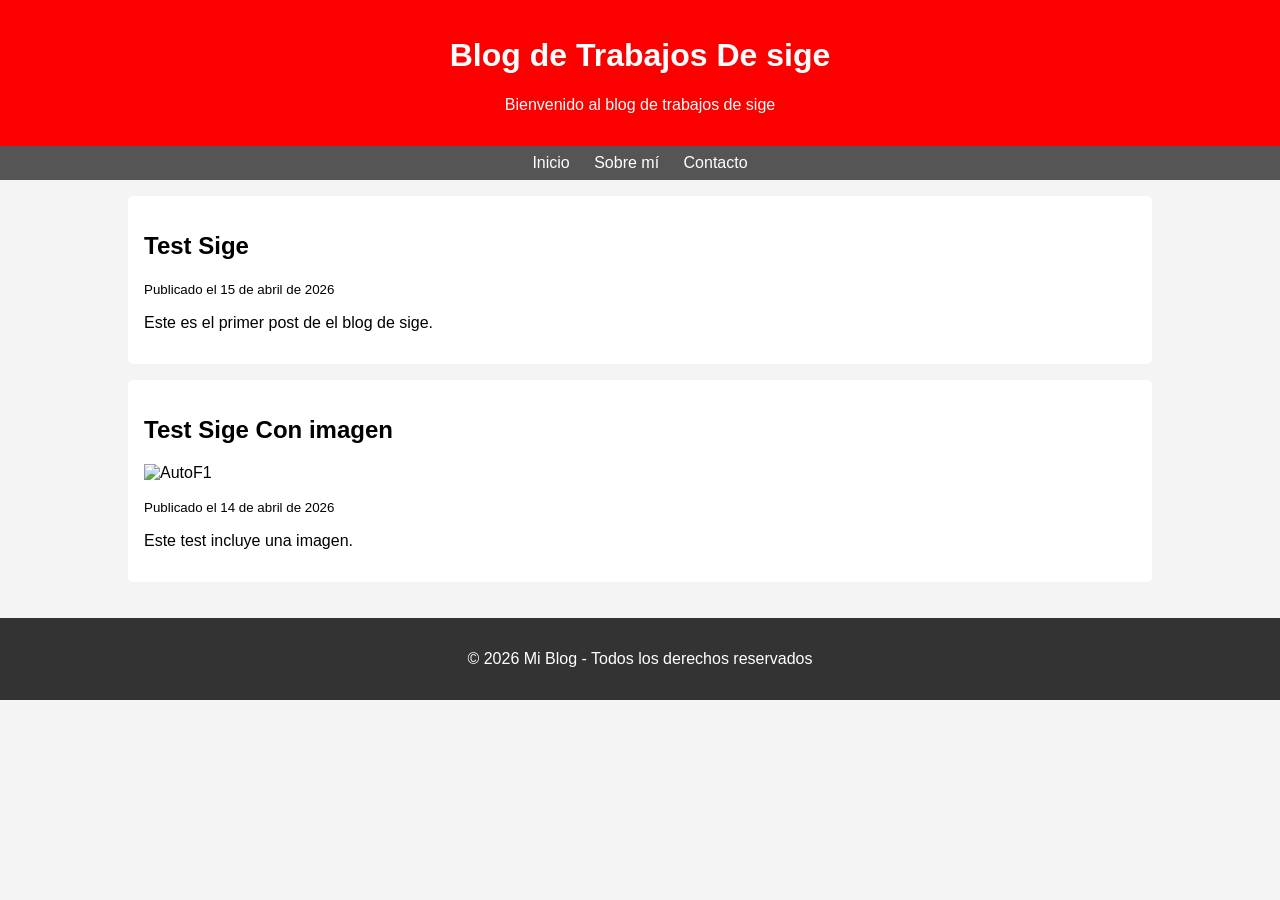
==== blog.html @ 27f0ceff "Se Agrega Blogs De Sige" ====
<!DOCTYPE html>
<html lang="es">
<head>
    <meta charset="UTF-8">
    <meta name="viewport" content="width=device-width, initial-scale=1.0">
    <title>Blog de Trabajos De sigue</title>
    <style>
        body {
            font-family: Arial, sans-serif;
            margin: 0;
            background-color: #f4f4f4;
        }
        header {
            background: #fc0000;
            color: white;
            padding: 1rem;
            text-align: center;
        }
        nav {
            background: #555;
            padding: 0.5rem;
            text-align: center;
        }
        nav a {
            color: white;
            margin: 0 10px;
            text-decoration: none;
        }
        .container {
            width: 80%;
            margin: auto;
            overflow: hidden;
        }
        article {
            background: white;
            padding: 1rem;
            margin: 1rem 0;
            border-radius: 5px;
        }
        footer {
            text-align: center;
            padding: 1rem;
            background: #333;
            color: white;
            margin-top: 20px;
        }
    </style>
</head>
<body>

<header>
    <h1>Blog de Trabajos De sige</h1>
    <p>Bienvenido al blog de trabajos de sige</p>
</header>

<nav>
    <a href="#">Inicio</a>
    <a href="#">Sobre mí</a>
    <a href="#">Contacto</a>
</nav>

<div class="container">

    <article>
        <h2>Test Sige</h2>
        <p><small>Publicado el 15 de abril de 2026</small></p>
        <p>Este es el primer post de el blog de sige.</p>
    </article>

    <article>
        <h2>Test Sige Con imagen</h2>
        <img src="https://histoporte.com/wp-content/uploads/2024/10/AUTO-F1-1024x576.webp" alt="AutoF1" style="width:100%; height:auto;">
        <p><small>Publicado el 14 de abril de 2026</small></p>
        <p>Este test incluye una imagen.</p>
    </article>

</div>

<footer>
    <p>© 2026 Mi Blog - Todos los derechos reservados</p>
</footer>

</body>
</html>
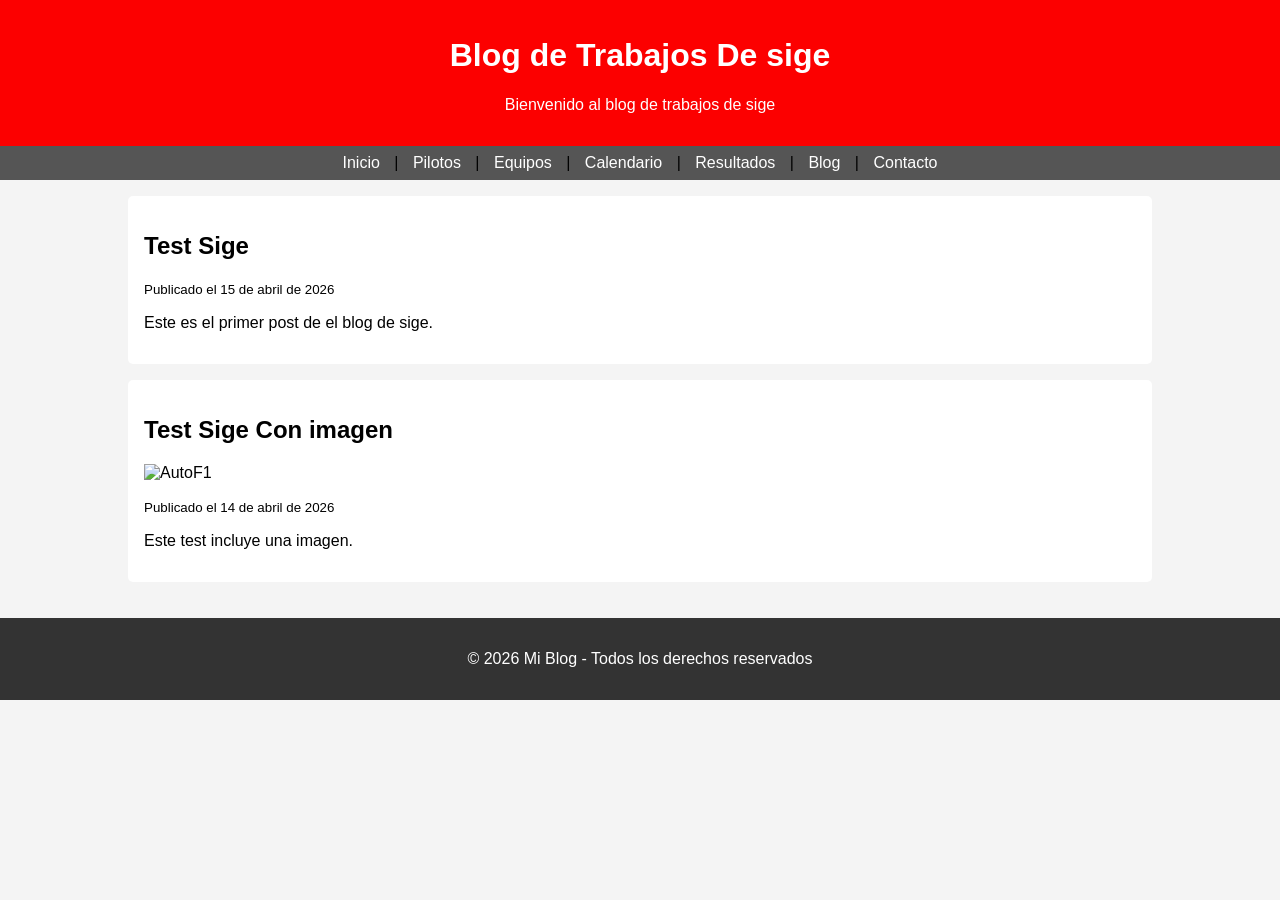
==== commit 0048ea92: "Barra de navegación añadida en cada página, rutas de blog y contacto añadidas." ====
--- a/blog.html
+++ b/blog.html
@@ -52,13 +52,15 @@
     <h1>Blog de Trabajos De sige</h1>
     <p>Bienvenido al blog de trabajos de sige</p>
 </header>
-
 <nav>
-    <a href="#">Inicio</a>
-    <a href="#">Sobre mí</a>
-    <a href="#">Contacto</a>
+    <a href="index.html">Inicio</a> |
+    <a href="#">Pilotos</a> |
+    <a href="#">Equipos</a> |
+    <a href="#">Calendario</a> |
+    <a href="#">Resultados</a> |
+    <a href="blog.html">Blog</a> |
+    <a href="contacto.html">Contacto</a>
 </nav>
-
 <div class="container">
 
     <article>
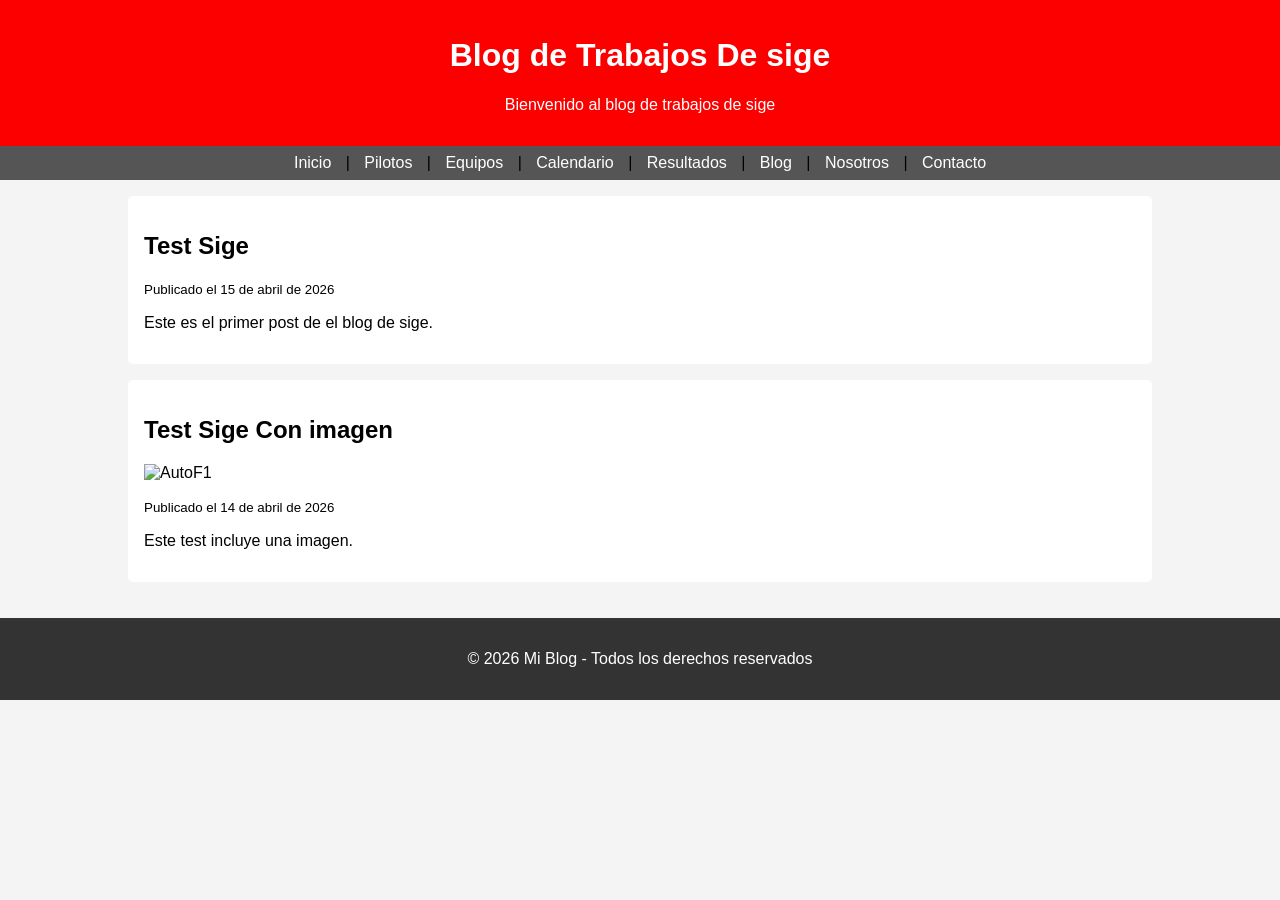
==== commit 26b0f662: "Nav con referencia del apartado de nosotros" ====
--- a/blog.html
+++ b/blog.html
@@ -59,6 +59,7 @@
     <a href="#">Calendario</a> |
     <a href="#">Resultados</a> |
     <a href="blog.html">Blog</a> |
+    <a href="nosotros.html">Nosotros</a> |
     <a href="contacto.html">Contacto</a>
 </nav>
 <div class="container">
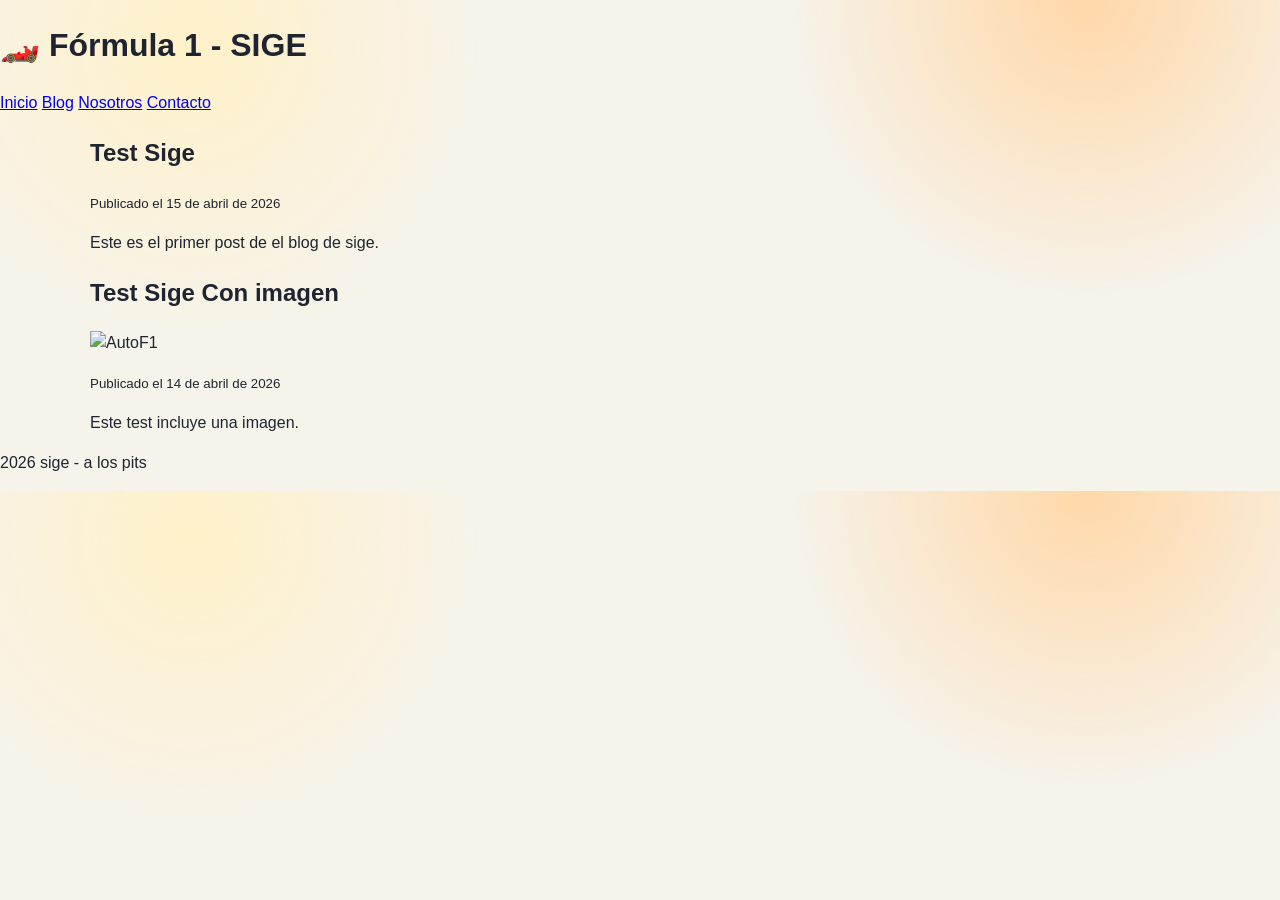
==== commit cbcf694c: "cambios de h1 y footer" ====
--- a/blog.html
+++ b/blog.html
@@ -4,65 +4,23 @@
     <meta charset="UTF-8">
     <meta name="viewport" content="width=device-width, initial-scale=1.0">
     <title>Blog de Trabajos De sigue</title>
-    <style>
-        body {
-            font-family: Arial, sans-serif;
-            margin: 0;
-            background-color: #f4f4f4;
-        }
-        header {
-            background: #fc0000;
-            color: white;
-            padding: 1rem;
-            text-align: center;
-        }
-        nav {
-            background: #555;
-            padding: 0.5rem;
-            text-align: center;
-        }
-        nav a {
-            color: white;
-            margin: 0 10px;
-            text-decoration: none;
-        }
-        .container {
-            width: 80%;
-            margin: auto;
-            overflow: hidden;
-        }
-        article {
-            background: white;
-            padding: 1rem;
-            margin: 1rem 0;
-            border-radius: 5px;
-        }
-        footer {
-            text-align: center;
-            padding: 1rem;
-            background: #333;
-            color: white;
-            margin-top: 20px;
-        }
-    </style>
+    <link rel="stylesheet" href="css/styles.css">
+    <script src="js/index.js" defer></script>
 </head>
 <body>
 
 <header>
-    <h1>Blog de Trabajos De sige</h1>
-    <p>Bienvenido al blog de trabajos de sige</p>
+    <div class="header-top">
+        <h1>🏎️ Fórmula 1 - SIGE</h1>
+    </div>
+    <nav>
+        <a href="index.html">Inicio</a>
+        <a href="blog.html">Blog</a>
+        <a href="nosotros.html">Nosotros</a>
+        <a href="contacto.html">Contacto</a>
+    </nav>
 </header>
-<nav>
-    <a href="index.html">Inicio</a> |
-    <a href="#">Pilotos</a> |
-    <a href="#">Equipos</a> |
-    <a href="#">Calendario</a> |
-    <a href="#">Resultados</a> |
-    <a href="blog.html">Blog</a> |
-    <a href="nosotros.html">Nosotros</a> |
-    <a href="contacto.html">Contacto</a>
-</nav>
-<div class="container">
+<main class="container">
 
     <article>
         <h2>Test Sige</h2>
@@ -77,10 +35,10 @@
         <p>Este test incluye una imagen.</p>
     </article>
 
-</div>
+</main>
 
 <footer>
-    <p>© 2026 Mi Blog - Todos los derechos reservados</p>
+    <p>2026 sige - a los pits</p>
 </footer>
 
 </body>
--- a/css/styles.css
+++ b/css/styles.css
@@ -0,0 +1,156 @@
+:root {
+	--bg: #f6f3ea;
+	--surface: #fffaf0;
+	--text: #1f2430;
+	--muted: #5b6270;
+	--accent: #b22222;
+	--accent-dark: #7f1313;
+	--line: #e8ddc7;
+}
+
+* {
+	box-sizing: border-box;
+}
+
+body {
+	margin: 0;
+	font-family: "Segoe UI", Tahoma, Geneva, Verdana, sans-serif;
+	color: var(--text);
+	background:
+		radial-gradient(circle at 15% 10%, #fff1c9 0, transparent 25%),
+		radial-gradient(circle at 85% 0, #ffd8a8 0, transparent 25%),
+		var(--bg);
+	line-height: 1.5;
+}
+
+.container {
+	width: min(1100px, 92%);
+	margin: 0 auto;
+}
+
+.site-header {
+	padding: 1.25rem 0 3rem;
+}
+
+.nav {
+	display: flex;
+	justify-content: space-between;
+	align-items: center;
+	gap: 1rem;
+	flex-wrap: wrap;
+}
+
+.logo {
+	margin: 0;
+	letter-spacing: 0.05em;
+}
+
+.menu {
+	list-style: none;
+	display: flex;
+	gap: 1rem;
+	padding: 0;
+	margin: 0;
+	flex-wrap: wrap;
+}
+
+.menu a {
+	text-decoration: none;
+	color: var(--text);
+	font-weight: 600;
+}
+
+.menu a:hover {
+	color: var(--accent);
+}
+
+.hero {
+	background: linear-gradient(120deg, #fffbe8, #ffe9ce);
+	border: 1px solid var(--line);
+	border-radius: 16px;
+	padding: 2.2rem;
+	margin-top: 1.5rem;
+}
+
+.eyebrow {
+	text-transform: uppercase;
+	letter-spacing: 0.08em;
+	color: var(--muted);
+	font-size: 0.8rem;
+	margin-bottom: 0.5rem;
+}
+
+.hero h2 {
+	margin-top: 0;
+	font-size: clamp(1.8rem, 4vw, 2.6rem);
+}
+
+.btn {
+	display: inline-block;
+	margin-top: 0.8rem;
+	background: var(--accent);
+	color: #fff;
+	text-decoration: none;
+	padding: 0.75rem 1.1rem;
+	border-radius: 10px;
+	font-weight: 600;
+}
+
+.btn:hover {
+	background: var(--accent-dark);
+}
+
+.section {
+	background: var(--surface);
+	border: 1px solid var(--line);
+	border-radius: 14px;
+	padding: 1.4rem;
+	margin-bottom: 1rem;
+}
+
+.section h3 {
+	margin-top: 0;
+}
+
+.contacto form {
+	margin-top: 1rem;
+	display: grid;
+	gap: 0.45rem;
+}
+
+.contacto input,
+.contacto textarea {
+	width: 100%;
+	padding: 0.65rem 0.7rem;
+	border-radius: 10px;
+	border: 1px solid #cfc6b1;
+	font: inherit;
+}
+
+.contacto textarea {
+	min-height: 120px;
+	resize: vertical;
+}
+
+.contacto button {
+	width: fit-content;
+	border: 0;
+	border-radius: 10px;
+	background: var(--accent);
+	color: #fff;
+	font-weight: 600;
+	padding: 0.7rem 1rem;
+	cursor: pointer;
+}
+
+.footer {
+	text-align: center;
+	padding: 1.5rem 1rem 2rem;
+	color: var(--muted);
+}
+
+@media (max-width: 700px) {
+	.hero {
+		padding: 1.4rem;
+	}
+}
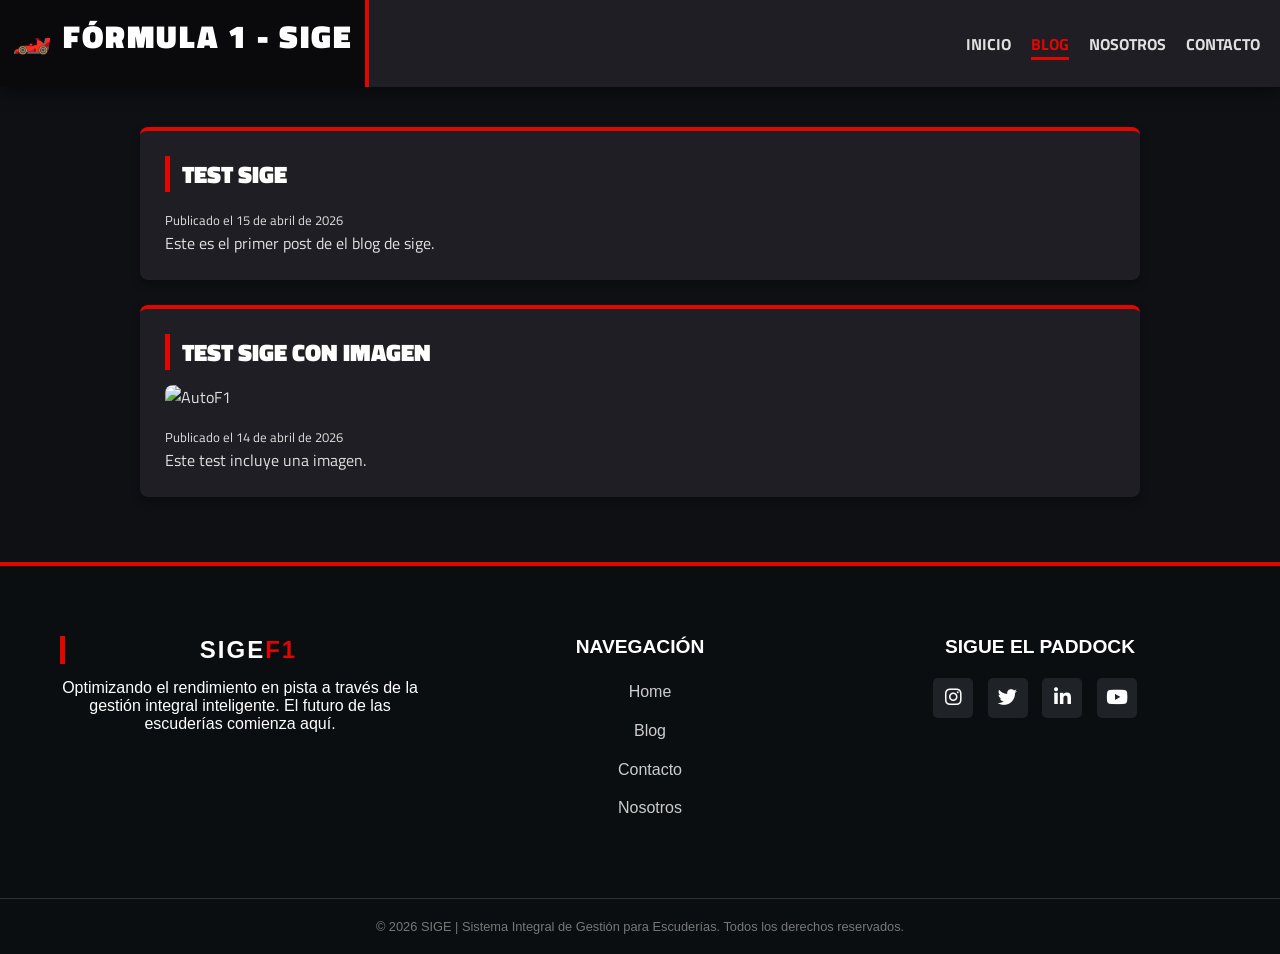
==== commit d752ef8d: "Footer modernizado añadido a cada página." ====
--- a/blog.html
+++ b/blog.html
@@ -5,6 +5,7 @@
     <meta name="viewport" content="width=device-width, initial-scale=1.0">
     <title>Blog de Trabajos De sigue</title>
     <link rel="stylesheet" href="css/styles.css">
+    <link rel="stylesheet" href="https://cdnjs.cloudflare.com/ajax/libs/font-awesome/6.5.1/css/all.min.css">
     <script src="js/index.js" defer></script>
 </head>
 <body>
@@ -37,9 +38,41 @@
 
 </main>
 
-<footer>
-    <p>2026 sige - a los pits</p>
-</footer>
+<footer class="footer-sige">
+    <div class="container">
+      <div class="footer-content">
+        
+        <div class="footer-section about">
+          <h2 class="logo-text">SIGE<span>F1</span></h2>
+          <p>Optimizando el rendimiento en pista a través de la gestión integral inteligente. El futuro de las escuderías comienza aquí.</p>
+        </div>
+  
+        <div class="footer-section links">
+          <h3>Navegación</h3>
+          <ul>
+            <li><a href="index.html">Home</a></li>
+            <li><a href="blog.html">Blog</a></li>
+            <li><a href="contacto.html">Contacto</a></li>
+            <li><a href="nosotros.html">Nosotros</a></li>
+          </ul>
+        </div>
+  
+        <div class="footer-section social">
+          <h3>Sigue el Paddock</h3>
+          <div class="social-icons">
+            <a href="#"><i class="fab fa-instagram"></i></a>
+            <a href="#"><i class="fab fa-twitter"></i></a>
+            <a href="#"><i class="fab fa-linkedin-in"></i></a>
+            <a href="#"><i class="fab fa-youtube"></i></a>
+          </div>
+        </div>
+      </div>
+  
+      <div class="footer-bottom">
+        &copy; 2026 SIGE | Sistema Integral de Gestión para Escuderías. Todos los derechos reservados.
+      </div>
+    </div>
+  </footer>
 
 </body>
 </html>
--- a/css/styles.css
+++ b/css/styles.css
@@ -1,156 +1,266 @@
+/* Estilos F1 SIGE - Compacto, Moderno y Responsivo */
+@import url('https://fonts.googleapis.com/css2?family=Titillium+Web:wght@400;700;800&display=swap');
+
 :root {
-	--bg: #f6f3ea;
-	--surface: #fffaf0;
-	--text: #1f2430;
-	--muted: #5b6270;
-	--accent: #b22222;
-	--accent-dark: #7f1313;
-	--line: #e8ddc7;
-}
-
-* {
-	box-sizing: border-box;
-}
+	--f1-red: #e10600;
+	--f1-dark: #0f1014;
+	--f1-surface: #1e1e24;
+	--f1-text: #e0e0e0;
+	--f1-text-muted: #9e9e9e;
+	--radius: 8px;
+}
+
+* { margin: 0; padding: 0; box-sizing: border-box; }
 
 body {
-	margin: 0;
-	font-family: "Segoe UI", Tahoma, Geneva, Verdana, sans-serif;
-	color: var(--text);
-	background:
-		radial-gradient(circle at 15% 10%, #fff1c9 0, transparent 25%),
-		radial-gradient(circle at 85% 0, #ffd8a8 0, transparent 25%),
-		var(--bg);
-	line-height: 1.5;
-}
-
-.container {
-	width: min(1100px, 92%);
+	font-family: "Titillium Web", sans-serif;
+	background: var(--f1-dark);
+	color: var(--f1-text);
+	display: flex;
+	flex-direction: column;
+	min-height: 100vh;
+}
+
+header {
+	background: var(--f1-surface);
+	box-shadow: 0 4px 15px rgba(0,0,0,0.5);
+	position: sticky;
+	top: 0;
+	z-index: 100;
+}
+
+.header-top {
+	background: #0a0a0c;
+	color: #fff;
+	padding: 12px;
+	text-align: center;
+	letter-spacing: 2px;
+	border-bottom: 4px solid var(--f1-red);
+}
+
+nav {
+	display: flex;
+	justify-content: center;
+	flex-wrap: wrap;
+	gap: 20px;
+	padding: 15px;
+}
+
+nav a {
+	color: var(--f1-text);
+	text-decoration: none;
+	font-weight: 700;
+	text-transform: uppercase;
+	transition: color 0.3s, transform 0.3s;
+	position: relative;
+}
+
+nav a::after {
+	content: '';
+	position: absolute;
+	width: 0; height: 3px;
+	bottom: -4px; left: 0;
+	background: var(--f1-red);
+	transition: width 0.3s;
+}
+
+nav a:hover, nav a.active { color: var(--f1-red); }
+nav a:hover::after, nav a.active::after { width: 100%; }
+
+main {
+	flex: 1;
+	width: 90%;
+	max-width: 1000px;
+	margin: 40px auto;
+}
+
+h1, h2, h3 { text-transform: uppercase; font-weight: 800; color: #fff; margin-bottom: 15px; }
+h2 { border-left: 5px solid var(--f1-red); padding-left: 12px; }
+
+article, section, form {
+	background: var(--f1-surface);
+	padding: 25px;
+	border-radius: var(--radius);
+	box-shadow: 0 4px 10px rgba(0,0,0,0.3);
+	margin-bottom: 25px;
+	border-top: 4px solid var(--f1-red);
+	transition: transform 0.3s ease, border-color 0.3s;
+}
+
+article:hover, section:hover {
+	transform: translateY(-5px);
+	border-top-color: #fff;
+}
+
+img { width: 100%; border-radius: var(--radius); margin-bottom: 15px; }
+ul { margin-left: 20px; margin-bottom: 15px; line-height: 1.8; }
+
+.contact-info { background: #16161a; padding: 20px; border-radius: var(--radius); margin-bottom: 20px; border: 1px solid #333; }
+.contact-info p { margin-bottom: 10px; font-size: 1.1rem; }
+
+.form-group { margin-bottom: 20px; }
+label { font-weight: 700; display: block; margin-bottom: 8px; color: var(--f1-text-muted); }
+input, textarea {
+	width: 100%; padding: 14px;
+	background: var(--f1-dark);
+	color: #fff;
+	border: 1px solid #333;
+	border-radius: var(--radius);
+	font-family: inherit;
+	transition: 0.3s;
+}
+input:focus, textarea:focus { outline: none; border-color: var(--f1-red); box-shadow: 0 0 8px rgba(225,6,0,0.3);}
+
+button {
+	background: var(--f1-red);
+	color: #fff;
+	border: none;
+	padding: 14px 28px;
+	font-weight: 800;
+	text-transform: uppercase;
+	border-radius: var(--radius);
+	cursor: pointer;
+	transition: 0.3s;
+	width: 100%;
+	letter-spacing: 1px;
+}
+button:hover { background: #ff1a1a; transform: scale(1.02); }
+
+footer {
+	background: #0a0a0c;
+	color: var(--f1-text-muted);
+	text-align: center;
+	padding: 25px;
+	margin-top: auto;
+	border-top: 1px solid #222;
+}
+
+.fade-in { opacity: 0; transform: translateY(20px); transition: 0.6s ease-out; }
+.fade-in.visible { opacity: 1; transform: translateY(0); }
+
+/* Pista y Animación del Auto de Carrera F1 */
+.hero-track {
+	position: relative;
+	width: 100%;
+	height: 140px;
+	background: linear-gradient(0deg, #0a0a0c 0%, #202028 50%, #0a0a0c 100%);
+	border-top: 4px dashed var(--f1-red);
+	border-bottom: 4px dashed var(--f1-red);
+	overflow: hidden;
+	display: flex;
+	align-items: center;
+	box-shadow: inset 0 0 30px rgba(0,0,0,0.8);
+}
+
+.speed-lines {
+	position: absolute;
+	top: 50%;
+	left: 0;
+	width: 200%;
+	height: 4px;
+	background: repeating-linear-gradient(90deg, transparent, transparent 80px, rgba(255,255,255,0.8) 80px, rgba(255,255,255,0.8) 160px);
+	transform: translateY(-50%);
+	animation: moveTrack 0.4s linear infinite;
+	opacity: 0.6;
+}
+
+.f1-car {
+	position: absolute;
+	font-size: 6rem;
+	left: -200px;
+	z-index: 2;
+	display: flex;
+	align-items: center;
+	animation: driveCar 4s cubic-bezier(0.3, 0.1, 0.7, 0.9) infinite;
+	filter: drop-shadow(0 15px 10px rgba(0,0,0,0.8));
+}
+
+.car-emoji {
+	display: inline-block;
+	transform: scaleX(-1);
+}
+
+@keyframes moveTrack {
+	from { transform: translateY(-50%) translateX(0); }
+	to { transform: translateY(-50%) translateX(-160px); }
+}
+
+@keyframes driveCar {
+	0% { left: -250px; transform: scale(0.8) rotate(3deg); }
+	15% { left: 10%; transform: scale(1) rotate(-1deg); }
+	80% { left: 80%; transform: scale(1.1) rotate(1deg); }
+	100% { left: 120%; transform: scale(0.8) rotate(0deg); }
+}
+
+/* Responsivo */
+@media (min-width: 768px) {
+	button { width: auto; }
+	header { display: flex; align-items: center; justify-content: space-between; padding-right: 20px; }
+	.header-top { border-bottom: none; border-right: 4px solid var(--f1-red); }
+	nav { padding: 0; }
+}
+
+/* Estilos Base */
+.footer-sige {
+	background-color: #0b0e11; /* Negro profundo tipo asfalto */
+	color: #ffffff;
+	padding: 50px 0 20px;
+	font-family: 'Segoe UI', Tahoma, Geneva, Verdana, sans-serif;
+	border-top: 4px solid #e10600; /* El rojo característico de la F1 */
+  }
+  
+  .footer-content {
+	display: flex;
+	justify-content: space-around;
+	flex-wrap: wrap;
+	max-width: 1200px;
 	margin: 0 auto;
-}
-
-.site-header {
-	padding: 1.25rem 0 3rem;
-}
-
-.nav {
-	display: flex;
-	justify-content: space-between;
-	align-items: center;
-	gap: 1rem;
-	flex-wrap: wrap;
-}
-
-.logo {
-	margin: 0;
-	letter-spacing: 0.05em;
-}
-
-.menu {
-	list-style: none;
-	display: flex;
-	gap: 1rem;
-	padding: 0;
-	margin: 0;
-	flex-wrap: wrap;
-}
-
-.menu a {
-	text-decoration: none;
-	color: var(--text);
-	font-weight: 600;
-}
-
-.menu a:hover {
-	color: var(--accent);
-}
-
-.hero {
-	background: linear-gradient(120deg, #fffbe8, #ffe9ce);
-	border: 1px solid var(--line);
-	border-radius: 16px;
-	padding: 2.2rem;
-	margin-top: 1.5rem;
-}
-
-.eyebrow {
+  }
+  
+  .footer-section {
+	flex: 1;
+	padding: 20px;
+	min-width: 250px;
+  }
+  
+  .logo-text { font-weight: 800; letter-spacing: 2px; }
+  .logo-text span { color: #e10600; }
+  
+  .footer-section h3 {
+	margin-bottom: 20px;
+	font-size: 1.2rem;
 	text-transform: uppercase;
-	letter-spacing: 0.08em;
-	color: var(--muted);
+  }
+  
+  .footer-section ul { list-style: none; padding: 0; }
+  .footer-section ul li { margin-bottom: 10px; }
+  .footer-section a { color: #ccc; text-decoration: none; transition: 0.3s; }
+  .footer-section a:hover { color: #e10600; }
+  
+  /* Iconos de Redes Sociales */
+  .social-icons a {
+	display: inline-block;
+	width: 40px;
+	height: 40px;
+	background: #1f2328;
+	color: white;
+	text-align: center;
+	line-height: 40px;
+	border-radius: 5px;
+	margin-right: 10px;
+	font-size: 1.2rem;
+	transition: all 0.3s ease;
+  }
+  
+  .social-icons a:hover {
+	transform: translateY(-5px); /* Efecto de elevación */
+  }
+  
+  .footer-bottom {
+	text-align: center;
+	margin-top: 40px;
+	padding-top: 20px;
+	border-top: 1px solid #333;
 	font-size: 0.8rem;
-	margin-bottom: 0.5rem;
-}
-
-.hero h2 {
-	margin-top: 0;
-	font-size: clamp(1.8rem, 4vw, 2.6rem);
-}
-
-.btn {
-	display: inline-block;
-	margin-top: 0.8rem;
-	background: var(--accent);
-	color: #fff;
-	text-decoration: none;
-	padding: 0.75rem 1.1rem;
-	border-radius: 10px;
-	font-weight: 600;
-}
-
-.btn:hover {
-	background: var(--accent-dark);
-}
-
-.section {
-	background: var(--surface);
-	border: 1px solid var(--line);
-	border-radius: 14px;
-	padding: 1.4rem;
-	margin-bottom: 1rem;
-}
-
-.section h3 {
-	margin-top: 0;
-}
-
-.contacto form {
-	margin-top: 1rem;
-	display: grid;
-	gap: 0.45rem;
-}
-
-.contacto input,
-.contacto textarea {
-	width: 100%;
-	padding: 0.65rem 0.7rem;
-	border-radius: 10px;
-	border: 1px solid #cfc6b1;
-	font: inherit;
-}
-
-.contacto textarea {
-	min-height: 120px;
-	resize: vertical;
-}
-
-.contacto button {
-	width: fit-content;
-	border: 0;
-	border-radius: 10px;
-	background: var(--accent);
-	color: #fff;
-	font-weight: 600;
-	padding: 0.7rem 1rem;
-	cursor: pointer;
-}
-
-.footer {
-	text-align: center;
-	padding: 1.5rem 1rem 2rem;
-	color: var(--muted);
-}
-
-@media (max-width: 700px) {
-	.hero {
-		padding: 1.4rem;
-	}
-}
+	color: #777;
+  }
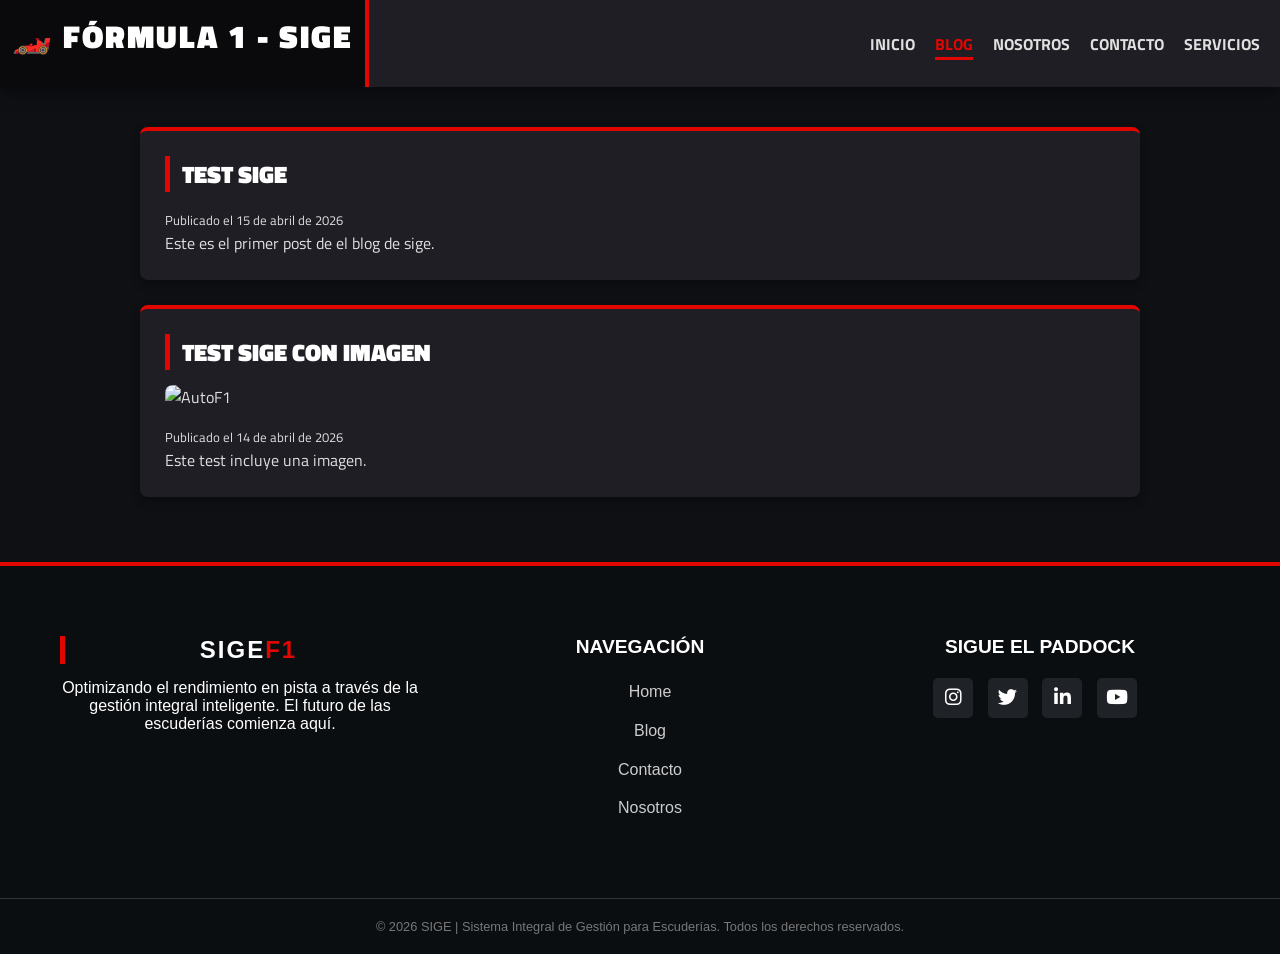
==== commit 072475ce: "Se agrega Servicios mas Fixes varios" ====
--- a/blog.html
+++ b/blog.html
@@ -19,6 +19,7 @@
         <a href="blog.html">Blog</a>
         <a href="nosotros.html">Nosotros</a>
         <a href="contacto.html">Contacto</a>
+        <a href="servicios.html">Servicios</a>
     </nav>
 </header>
 <main class="container">
--- a/css/styles.css
+++ b/css/styles.css
@@ -264,3 +264,18 @@
 	font-size: 0.8rem;
 	color: #777;
   }
+
+/* Grid para la página de servicios */
+.servicios-grid {
+    display: grid;
+    grid-template-columns: 1fr;
+    gap: 20px;
+    margin-top: 20px;
+}
+
+@media (min-width: 768px) {
+    .servicios-grid { 
+        grid-template-columns: 1fr 1fr; 
+    }
+}
+
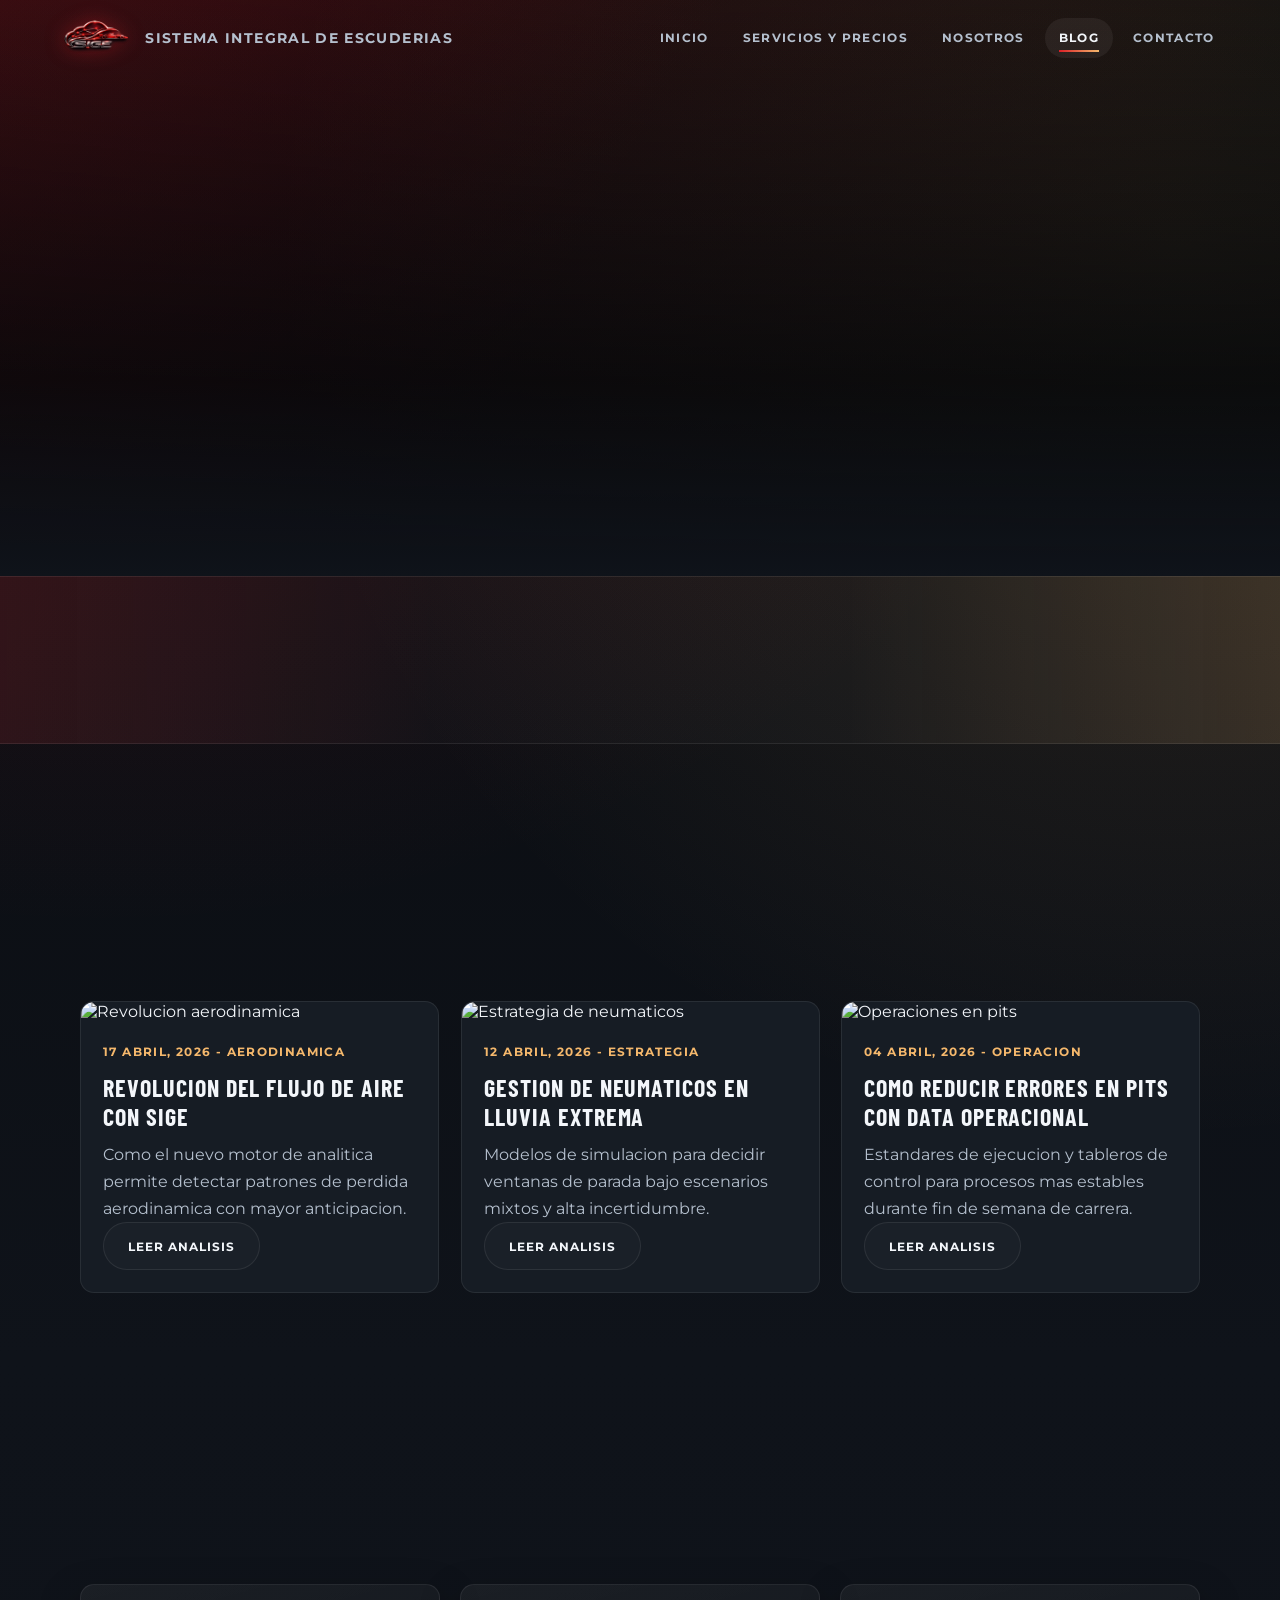
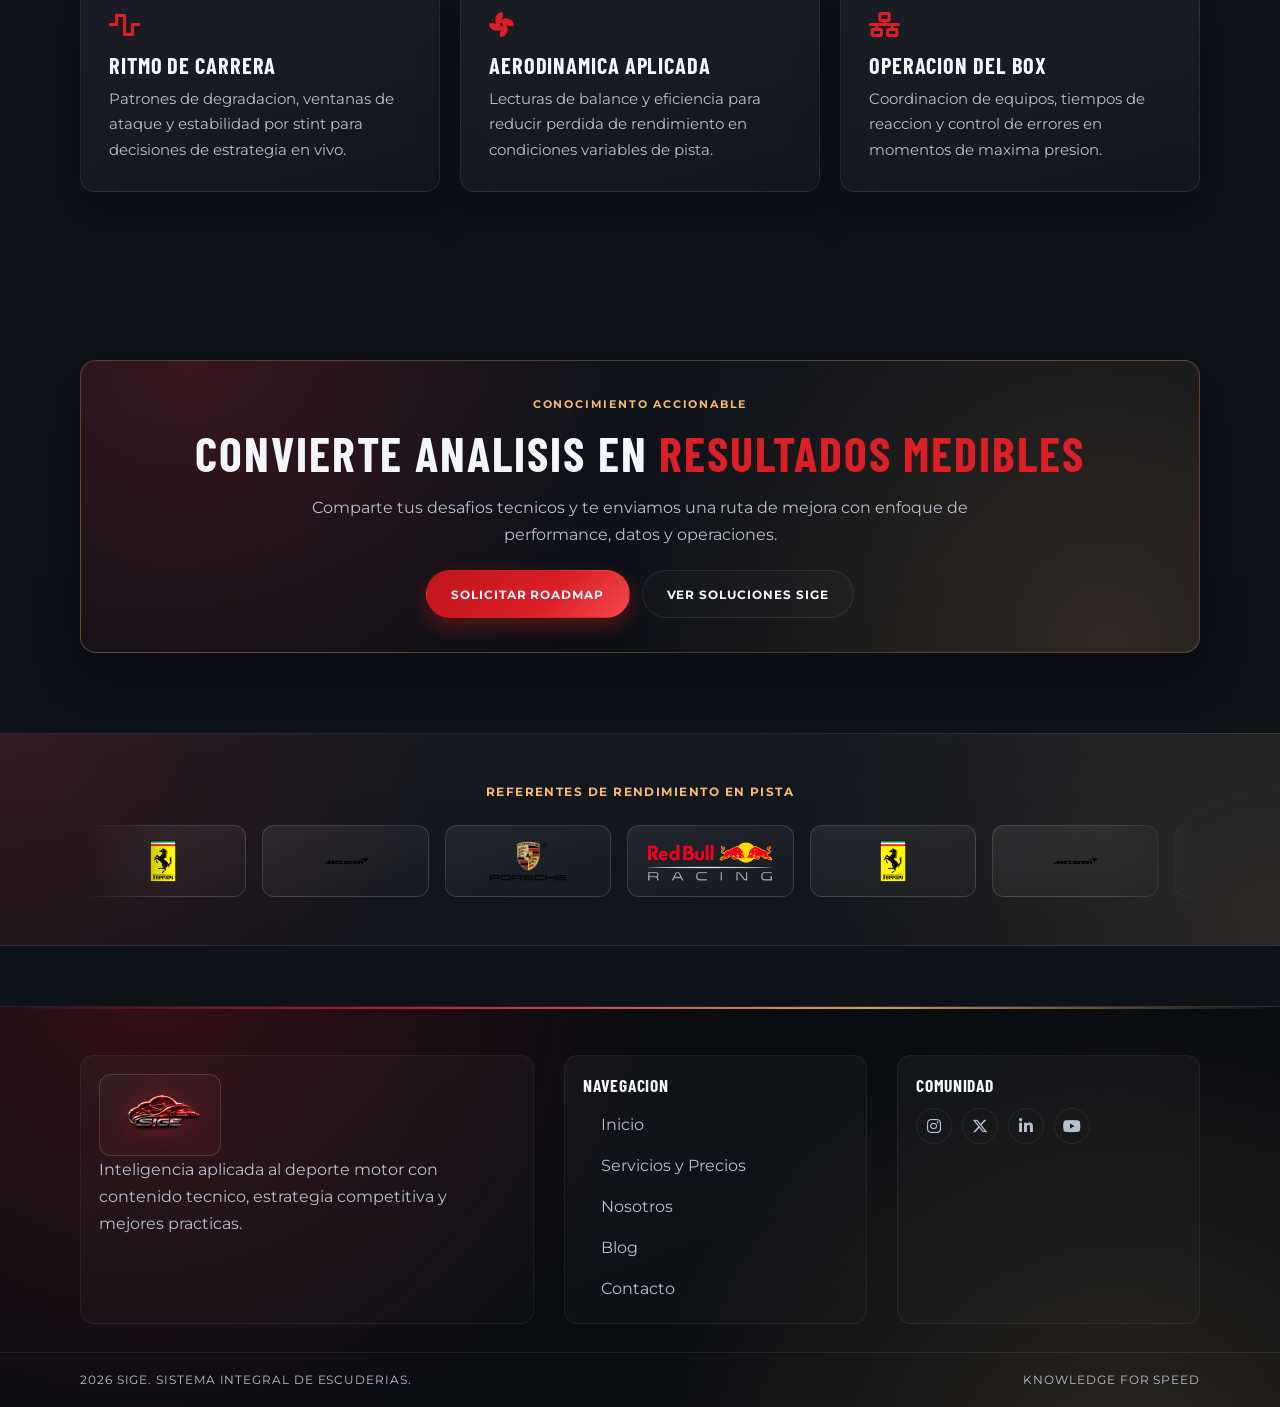
==== commit 1e94edb4: "modificacion de estilos para cada apartado html" ====
--- a/blog.html
+++ b/blog.html
@@ -1,79 +1,190 @@
 <!DOCTYPE html>
 <html lang="es">
 <head>
-    <meta charset="UTF-8">
-    <meta name="viewport" content="width=device-width, initial-scale=1.0">
-    <title>Blog de Trabajos De sigue</title>
-    <link rel="stylesheet" href="css/styles.css">
-    <link rel="stylesheet" href="https://cdnjs.cloudflare.com/ajax/libs/font-awesome/6.5.1/css/all.min.css">
-    <script src="js/index.js" defer></script>
+  <meta charset="UTF-8">
+  <meta name="viewport" content="width=device-width, initial-scale=1.0">
+  <title>Blog | SIGE</title>
+  <link rel="stylesheet" href="css/styles.css">
+  <link rel="stylesheet" href="https://cdnjs.cloudflare.com/ajax/libs/font-awesome/6.5.1/css/all.min.css">
+  <script src="js/index.js" defer></script>
 </head>
-<body>
+<body class="page-blog">
+  <div class="splash-screen" id="splashScreen">
+    <div class="splash-logo">
+      <img src="assets/img/SIGELOGO.PNG" alt="SIGE Loading">
+    </div>
+  </div>
+  <header class="site-header">
+    <div class="site-header-inner">
+      <a href="index.html" class="logo-container">
+        <img src="assets/img/SIGELOGO.PNG" alt="Logo SIGE" loading="lazy">
+        <span class="logo-text">Sistema Integral de Escuderias</span>
+      </a>
+      <button class="nav-toggle" type="button" aria-label="Abrir menu" aria-expanded="false">
+        <i class="fa-solid fa-bars" aria-hidden="true"></i>
+      </button>
+      <nav class="main-nav" id="mainNav" aria-label="Principal">
+        <a href="index.html">Inicio</a>
+        <a href="servicios.html">Servicios y Precios</a>
+        <a href="nosotros.html">Nosotros</a>
+        <a href="blog.html" class="active">Blog</a>
+        <a href="contacto.html">Contacto</a>
+      </nav>
+    </div>
+  </header>
 
-<header>
-    <div class="header-top">
-        <h1>🏎️ Fórmula 1 - SIGE</h1>
-    </div>
-    <nav>
-        <a href="index.html">Inicio</a>
-        <a href="blog.html">Blog</a>
-        <a href="nosotros.html">Nosotros</a>
-        <a href="contacto.html">Contacto</a>
-        <a href="servicios.html">Servicios</a>
-    </nav>
-</header>
-<main class="container">
+  <main>
+    <section class="hero">
+      <div class="hero-content fade-in">
+        <p class="hero-subtitle">Inteligencia editorial SIGE</p>
+        <h1 class="hero-title">Blog <span>SIGE Insider</span></h1>
+        <p class="hero-desc">Analisis premium para lideres de escuderia que toman decisiones de alto impacto en tecnologia, estrategia y operaciones.</p>
+        <div class="hero-actions">
+          <a class="btn btn-solid" href="contacto.html">Solicitar briefing ejecutivo</a>
+          <a class="btn" href="#insights">Explorar insights</a>
+        </div>
+      </div>
+    </section>
 
-    <article>
-        <h2>Test Sige</h2>
-        <p><small>Publicado el 15 de abril de 2026</small></p>
-        <p>Este es el primer post de el blog de sige.</p>
-    </article>
+    <section class="premium-strip">
+      <div class="container premium-metrics fade-in">
+        <div class="metric-chip"><strong>Semanal</strong><span>Publicacion de insights</span></div>
+        <div class="metric-chip"><strong>+120</strong><span>Horas de analisis tecnico</span></div>
+        <div class="metric-chip"><strong>Data-driven</strong><span>Contenido basado en evidencia</span></div>
+        <div class="metric-chip"><strong>Elite</strong><span>Enfoque en alto rendimiento</span></div>
+      </div>
+    </section>
 
-    <article>
-        <h2>Test Sige Con imagen</h2>
-        <img src="https://histoporte.com/wp-content/uploads/2024/10/AUTO-F1-1024x576.webp" alt="AutoF1" style="width:100%; height:auto;">
-        <p><small>Publicado el 14 de abril de 2026</small></p>
-        <p>Este test incluye una imagen.</p>
-    </article>
+    <section class="section" id="insights">
+      <div class="container">
+        <div class="section-heading fade-in">
+          <p class="eyebrow">Contenido destacado</p>
+          <h2 class="section-title">Ultimas <span>investigaciones</span></h2>
+          <p class="section-intro">Publicaciones para transformar datos complejos en decisiones ejecutables durante todo el ciclo competitivo.</p>
+        </div>
 
-</main>
+        <div class="blog-grid">
+          <article class="post-card fade-in">
+            <img src="https://s3.elespanol.com/2025/02/23/deportes/motor/f1/926417637_253358765_1024x576.jpg" alt="Revolucion aerodinamica" loading="lazy">
+            <div class="post-content">
+              <p class="post-date">17 Abril, 2026 - Aerodinamica</p>
+              <h3>Revolucion del flujo de aire con SIGE</h3>
+              <p>Como el nuevo motor de analitica permite detectar patrones de perdida aerodinamica con mayor anticipacion.</p>
+              <a href="#" class="btn">Leer analisis</a>
+            </div>
+          </article>
 
-<footer class="footer-sige">
-    <div class="container">
-      <div class="footer-content">
-        
-        <div class="footer-section about">
-          <h2 class="logo-text">SIGE<span>F1</span></h2>
-          <p>Optimizando el rendimiento en pista a través de la gestión integral inteligente. El futuro de las escuderías comienza aquí.</p>
+          <article class="post-card fade-in">
+            <img src="https://puromotor.com/wp-content/uploads/2024/02/WhatsApp-Image-2024-02-13-at-2.44.54-PM.jpeg" alt="Estrategia de neumaticos" loading="lazy">
+            <div class="post-content">
+              <p class="post-date">12 Abril, 2026 - Estrategia</p>
+              <h3>Gestion de neumaticos en lluvia extrema</h3>
+              <p>Modelos de simulacion para decidir ventanas de parada bajo escenarios mixtos y alta incertidumbre.</p>
+              <a href="#" class="btn">Leer analisis</a>
+            </div>
+          </article>
+
+          <article class="post-card fade-in">
+            <img src="https://images.unsplash.com/photo-1577495508048-b635879837f1?q=80&w=800&auto=format&fit=crop" alt="Operaciones en pits" loading="lazy">
+            <div class="post-content">
+              <p class="post-date">04 Abril, 2026 - Operacion</p>
+              <h3>Como reducir errores en pits con data operacional</h3>
+              <p>Estandares de ejecucion y tableros de control para procesos mas estables durante fin de semana de carrera.</p>
+              <a href="#" class="btn">Leer analisis</a>
+            </div>
+          </article>
         </div>
-  
-        <div class="footer-section links">
-          <h3>Navegación</h3>
-          <ul>
-            <li><a href="index.html">Home</a></li>
-            <li><a href="blog.html">Blog</a></li>
-            <li><a href="contacto.html">Contacto</a></li>
-            <li><a href="nosotros.html">Nosotros</a></li>
-          </ul>
+      </div>
+    </section>
+
+    <section class="section">
+      <div class="container">
+        <div class="section-heading fade-in">
+          <p class="eyebrow">Insights flash</p>
+          <h2 class="section-title">Senales que mueven <span>la grilla</span></h2>
         </div>
-  
-        <div class="footer-section social">
-          <h3>Sigue el Paddock</h3>
-          <div class="social-icons">
-            <a href="#"><i class="fab fa-instagram"></i></a>
-            <a href="#"><i class="fab fa-twitter"></i></a>
-            <a href="#"><i class="fab fa-linkedin-in"></i></a>
-            <a href="#"><i class="fab fa-youtube"></i></a>
+        <div class="service-list">
+          <article class="card fade-in">
+            <i class="fa-solid fa-wave-square"></i>
+            <h3>Ritmo de carrera</h3>
+            <p>Patrones de degradacion, ventanas de ataque y estabilidad por stint para decisiones de estrategia en vivo.</p>
+          </article>
+          <article class="card fade-in">
+            <i class="fa-solid fa-fan"></i>
+            <h3>Aerodinamica aplicada</h3>
+            <p>Lecturas de balance y eficiencia para reducir perdida de rendimiento en condiciones variables de pista.</p>
+          </article>
+          <article class="card fade-in">
+            <i class="fa-solid fa-network-wired"></i>
+            <h3>Operacion del box</h3>
+            <p>Coordinacion de equipos, tiempos de reaccion y control de errores en momentos de maxima presion.</p>
+          </article>
+        </div>
+      </div>
+    </section>
+
+    <section class="section section-cta">
+      <div class="container">
+        <article class="cta-panel fade-in">
+          <p class="cta-kicker">Conocimiento accionable</p>
+          <h2 class="cta-title">Convierte analisis en <span>resultados medibles</span></h2>
+          <p class="cta-desc">Comparte tus desafios tecnicos y te enviamos una ruta de mejora con enfoque de performance, datos y operaciones.</p>
+          <div class="cta-actions">
+            <a class="btn btn-solid" href="contacto.html">Solicitar roadmap</a>
+            <a class="btn" href="servicios.html">Ver soluciones SIGE</a>
+          </div>
+        </article>
+      </div>
+    </section>
+
+    <section class="sponsors">
+      <div class="container">
+        <p class="sponsors-heading">Referentes de rendimiento en pista</p>
+        <div class="sponsor-carousel" aria-label="Escuderias destacadas">
+          <div class="sponsor-track">
+            <div class="sponsor-logo"><img src="assets/img/ferrari.png" alt="Ferrari"></div>
+            <div class="sponsor-logo"><img src="assets/svg/mclaren.svg" alt="McLaren"></div>
+            <div class="sponsor-logo"><img src="assets/img/Porsche-logo.png" alt="Porsche"></div>
+            <div class="sponsor-logo"><img src="assets/img/RedBullRacing.png" alt="Red Bull Racing"></div>
+            <div class="sponsor-logo"><img src="assets/img/ferrari.png" alt="Ferrari"></div>
+            <div class="sponsor-logo"><img src="assets/svg/mclaren.svg" alt="McLaren"></div>
+            <div class="sponsor-logo"><img src="assets/img/Porsche-logo.png" alt="Porsche"></div>
+            <div class="sponsor-logo"><img src="assets/img/RedBullRacing.png" alt="Red Bull Racing"></div>
           </div>
         </div>
       </div>
-  
-      <div class="footer-bottom">
-        &copy; 2026 SIGE | Sistema Integral de Gestión para Escuderías. Todos los derechos reservados.
+    </section>
+  </main>
+
+  <footer class="site-footer">
+    <div class="container footer-content">
+      <div>
+        <a href="index.html" class="logo-container"><img src="assets/img/SIGELOGO.PNG" alt="Logo SIGE" loading="lazy"></a>
+        <p>Inteligencia aplicada al deporte motor con contenido tecnico, estrategia competitiva y mejores practicas.</p>
+      </div>
+      <div>
+        <h3 class="footer-title">Navegacion</h3>
+        <ul class="footer-links">
+          <li><a href="index.html">Inicio</a></li>
+          <li><a href="servicios.html">Servicios y Precios</a></li>
+          <li><a href="nosotros.html">Nosotros</a></li>
+          <li><a href="blog.html">Blog</a></li>
+          <li><a href="contacto.html">Contacto</a></li>
+        </ul>
+      </div>
+      <div>
+        <h3 class="footer-title">Comunidad</h3>
+        <div class="social-icons">
+          <a href="#" aria-label="Instagram"><i class="fa-brands fa-instagram"></i></a>
+          <a href="#" aria-label="X"><i class="fa-brands fa-x-twitter"></i></a>
+          <a href="#" aria-label="LinkedIn"><i class="fa-brands fa-linkedin-in"></i></a>
+          <a href="#" aria-label="YouTube"><i class="fa-brands fa-youtube"></i></a>
+        </div>
       </div>
     </div>
+    <div class="footer-bottom"><div class="container"><span>2026 SIGE. Sistema Integral de Escuderias.</span><span>Knowledge for speed</span></div></div>
   </footer>
+</body>
+</html>
 
-</body>
-</html>+
--- a/css/styles.css
+++ b/css/styles.css
@@ -1,281 +1,1247 @@
-/* Estilos F1 SIGE - Compacto, Moderno y Responsivo */
-@import url('https://fonts.googleapis.com/css2?family=Titillium+Web:wght@400;700;800&display=swap');
+@import url("https://fonts.googleapis.com/css2?family=Barlow+Condensed:wght@500;700;800&family=Montserrat:wght@300;400;500;600;700&display=swap");
 
 :root {
-	--f1-red: #e10600;
-	--f1-dark: #0f1014;
-	--f1-surface: #1e1e24;
-	--f1-text: #e0e0e0;
-	--f1-text-muted: #9e9e9e;
-	--radius: 8px;
-}
-
-* { margin: 0; padding: 0; box-sizing: border-box; }
+    --bg-0: #07090c;
+    --bg-1: #0f131a;
+    --bg-2: #171d26;
+    --surface: #161c24;
+    --surface-2: #1f2731;
+    --text: #f3f6fa;
+    --text-soft: #b5c0ce;
+    --accent: #da1f26;
+    --accent-alt: #f5b86c;
+    --line: rgba(255, 255, 255, 0.08);
+    --shadow: 0 18px 40px rgba(0, 0, 0, 0.35);
+    --radius: 14px;
+    --transition: 240ms cubic-bezier(0.22, 1, 0.36, 1);
+    --header-height: 76px;
+}
+
+* {
+    margin: 0;
+    padding: 0;
+    box-sizing: border-box;
+}
+
+html {
+    scroll-behavior: smooth;
+}
+
+body.splash-active {
+    overflow: hidden;
+}
+
+.splash-screen {
+    position: fixed;
+    inset: 0;
+    z-index: 9999;
+    display: flex;
+    align-items: center;
+    justify-content: center;
+    background: var(--bg-0);
+    opacity: 0;
+    pointer-events: none;
+    transition: opacity 0.8s ease;
+}
+
+.splash-screen.active {
+    opacity: 1;
+    pointer-events: auto;
+}
+
+.splash-logo {
+    position: relative;
+    width: clamp(180px, 30vw, 320px);
+    height: clamp(180px, 30vw, 320px);
+    display: flex;
+    align-items: center;
+    justify-content: center;
+    animation: splashPulse 3s ease-out forwards;
+    will-change: opacity;
+}
+
+.splash-logo::before {
+    content: "";
+    position: absolute;
+    inset: -30px;
+    border-radius: 50%;
+    background: radial-gradient(circle, rgba(218, 31, 38, 0.6) 0%, transparent 70%);
+    animation: splashGlow 2.5s ease-out forwards;
+    filter: blur(20px);
+}
+
+.splash-logo img {
+    position: relative;
+    z-index: 2;
+    width: 100%;
+    height: 100%;
+    object-fit: contain;
+    animation: splashZoom 3s ease-out forwards;
+    will-change: transform, opacity;
+    backface-visibility: hidden;
+    -webkit-font-smoothing: antialiased;
+}
+
+@keyframes splashGlow {
+    0% {
+        box-shadow: 0 0 60px rgba(218, 31, 38, 1), inset 0 0 40px rgba(218, 31, 38, 0.5);
+        transform: scale(1);
+    }
+    100% {
+        box-shadow: 0 0 20px rgba(218, 31, 38, 0.3), inset 0 0 10px rgba(218, 31, 38, 0.1);
+        transform: scale(1.2);
+    }
+}
+
+@keyframes splashZoom {
+    0% {
+        transform: scale(0.8);
+        opacity: 0.8;
+    }
+    100% {
+        transform: scale(1);
+        opacity: 1;
+    }
+}
+
+@keyframes splashPulse {
+    0% {
+        opacity: 1;
+    }
+    85% {
+        opacity: 1;
+    }
+    100% {
+        opacity: 0;
+    }
+}
 
 body {
-	font-family: "Titillium Web", sans-serif;
-	background: var(--f1-dark);
-	color: var(--f1-text);
-	display: flex;
-	flex-direction: column;
-	min-height: 100vh;
-}
-
-header {
-	background: var(--f1-surface);
-	box-shadow: 0 4px 15px rgba(0,0,0,0.5);
-	position: sticky;
-	top: 0;
-	z-index: 100;
-}
-
-.header-top {
-	background: #0a0a0c;
-	color: #fff;
-	padding: 12px;
-	text-align: center;
-	letter-spacing: 2px;
-	border-bottom: 4px solid var(--f1-red);
-}
-
-nav {
-	display: flex;
-	justify-content: center;
-	flex-wrap: wrap;
-	gap: 20px;
-	padding: 15px;
-}
-
-nav a {
-	color: var(--f1-text);
-	text-decoration: none;
-	font-weight: 700;
-	text-transform: uppercase;
-	transition: color 0.3s, transform 0.3s;
-	position: relative;
-}
-
-nav a::after {
-	content: '';
-	position: absolute;
-	width: 0; height: 3px;
-	bottom: -4px; left: 0;
-	background: var(--f1-red);
-	transition: width 0.3s;
-}
-
-nav a:hover, nav a.active { color: var(--f1-red); }
-nav a:hover::after, nav a.active::after { width: 100%; }
+    font-family: "Montserrat", sans-serif;
+    color: var(--text);
+    background:
+        radial-gradient(circle at 8% -10%, rgba(218, 31, 38, 0.24), transparent 35%),
+        radial-gradient(circle at 92% 8%, rgba(245, 184, 108, 0.14), transparent 30%),
+        linear-gradient(180deg, var(--bg-0) 0%, var(--bg-1) 45%, #0d1118 100%);
+    min-height: 100vh;
+    overflow-x: hidden;
+    -webkit-font-smoothing: antialiased;
+}
 
 main {
-	flex: 1;
-	width: 90%;
-	max-width: 1000px;
-	margin: 40px auto;
-}
-
-h1, h2, h3 { text-transform: uppercase; font-weight: 800; color: #fff; margin-bottom: 15px; }
-h2 { border-left: 5px solid var(--f1-red); padding-left: 12px; }
-
-article, section, form {
-	background: var(--f1-surface);
-	padding: 25px;
-	border-radius: var(--radius);
-	box-shadow: 0 4px 10px rgba(0,0,0,0.3);
-	margin-bottom: 25px;
-	border-top: 4px solid var(--f1-red);
-	transition: transform 0.3s ease, border-color 0.3s;
-}
-
-article:hover, section:hover {
-	transform: translateY(-5px);
-	border-top-color: #fff;
-}
-
-img { width: 100%; border-radius: var(--radius); margin-bottom: 15px; }
-ul { margin-left: 20px; margin-bottom: 15px; line-height: 1.8; }
-
-.contact-info { background: #16161a; padding: 20px; border-radius: var(--radius); margin-bottom: 20px; border: 1px solid #333; }
-.contact-info p { margin-bottom: 10px; font-size: 1.1rem; }
-
-.form-group { margin-bottom: 20px; }
-label { font-weight: 700; display: block; margin-bottom: 8px; color: var(--f1-text-muted); }
-input, textarea {
-	width: 100%; padding: 14px;
-	background: var(--f1-dark);
-	color: #fff;
-	border: 1px solid #333;
-	border-radius: var(--radius);
-	font-family: inherit;
-	transition: 0.3s;
-}
-input:focus, textarea:focus { outline: none; border-color: var(--f1-red); box-shadow: 0 0 8px rgba(225,6,0,0.3);}
-
-button {
-	background: var(--f1-red);
-	color: #fff;
-	border: none;
-	padding: 14px 28px;
-	font-weight: 800;
-	text-transform: uppercase;
-	border-radius: var(--radius);
-	cursor: pointer;
-	transition: 0.3s;
-	width: 100%;
-	letter-spacing: 1px;
-}
-button:hover { background: #ff1a1a; transform: scale(1.02); }
-
-footer {
-	background: #0a0a0c;
-	color: var(--f1-text-muted);
-	text-align: center;
-	padding: 25px;
-	margin-top: auto;
-	border-top: 1px solid #222;
-}
-
-.fade-in { opacity: 0; transform: translateY(20px); transition: 0.6s ease-out; }
-.fade-in.visible { opacity: 1; transform: translateY(0); }
-
-/* Pista y Animación del Auto de Carrera F1 */
-.hero-track {
-	position: relative;
-	width: 100%;
-	height: 140px;
-	background: linear-gradient(0deg, #0a0a0c 0%, #202028 50%, #0a0a0c 100%);
-	border-top: 4px dashed var(--f1-red);
-	border-bottom: 4px dashed var(--f1-red);
-	overflow: hidden;
-	display: flex;
-	align-items: center;
-	box-shadow: inset 0 0 30px rgba(0,0,0,0.8);
-}
-
-.speed-lines {
-	position: absolute;
-	top: 50%;
-	left: 0;
-	width: 200%;
-	height: 4px;
-	background: repeating-linear-gradient(90deg, transparent, transparent 80px, rgba(255,255,255,0.8) 80px, rgba(255,255,255,0.8) 160px);
-	transform: translateY(-50%);
-	animation: moveTrack 0.4s linear infinite;
-	opacity: 0.6;
-}
-
-.f1-car {
-	position: absolute;
-	font-size: 6rem;
-	left: -200px;
-	z-index: 2;
-	display: flex;
-	align-items: center;
-	animation: driveCar 4s cubic-bezier(0.3, 0.1, 0.7, 0.9) infinite;
-	filter: drop-shadow(0 15px 10px rgba(0,0,0,0.8));
-}
-
-.car-emoji {
-	display: inline-block;
-	transform: scaleX(-1);
-}
-
-@keyframes moveTrack {
-	from { transform: translateY(-50%) translateX(0); }
-	to { transform: translateY(-50%) translateX(-160px); }
-}
-
-@keyframes driveCar {
-	0% { left: -250px; transform: scale(0.8) rotate(3deg); }
-	15% { left: 10%; transform: scale(1) rotate(-1deg); }
-	80% { left: 80%; transform: scale(1.1) rotate(1deg); }
-	100% { left: 120%; transform: scale(0.8) rotate(0deg); }
-}
-
-/* Responsivo */
-@media (min-width: 768px) {
-	button { width: auto; }
-	header { display: flex; align-items: center; justify-content: space-between; padding-right: 20px; }
-	.header-top { border-bottom: none; border-right: 4px solid var(--f1-red); }
-	nav { padding: 0; }
-}
-
-/* Estilos Base */
-.footer-sige {
-	background-color: #0b0e11; /* Negro profundo tipo asfalto */
-	color: #ffffff;
-	padding: 50px 0 20px;
-	font-family: 'Segoe UI', Tahoma, Geneva, Verdana, sans-serif;
-	border-top: 4px solid #e10600; /* El rojo característico de la F1 */
-  }
-  
-  .footer-content {
-	display: flex;
-	justify-content: space-around;
-	flex-wrap: wrap;
-	max-width: 1200px;
-	margin: 0 auto;
-  }
-  
-  .footer-section {
-	flex: 1;
-	padding: 20px;
-	min-width: 250px;
-  }
-  
-  .logo-text { font-weight: 800; letter-spacing: 2px; }
-  .logo-text span { color: #e10600; }
-  
-  .footer-section h3 {
-	margin-bottom: 20px;
-	font-size: 1.2rem;
-	text-transform: uppercase;
-  }
-  
-  .footer-section ul { list-style: none; padding: 0; }
-  .footer-section ul li { margin-bottom: 10px; }
-  .footer-section a { color: #ccc; text-decoration: none; transition: 0.3s; }
-  .footer-section a:hover { color: #e10600; }
-  
-  /* Iconos de Redes Sociales */
-  .social-icons a {
-	display: inline-block;
-	width: 40px;
-	height: 40px;
-	background: #1f2328;
-	color: white;
-	text-align: center;
-	line-height: 40px;
-	border-radius: 5px;
-	margin-right: 10px;
-	font-size: 1.2rem;
-	transition: all 0.3s ease;
-  }
-  
-  .social-icons a:hover {
-	transform: translateY(-5px); /* Efecto de elevación */
-  }
-  
-  .footer-bottom {
-	text-align: center;
-	margin-top: 40px;
-	padding-top: 20px;
-	border-top: 1px solid #333;
-	font-size: 0.8rem;
-	color: #777;
-  }
-
-/* Grid para la página de servicios */
-.servicios-grid {
-    display: grid;
-    grid-template-columns: 1fr;
+    min-height: calc(100vh - var(--header-height));
+}
+
+.container {
+    width: min(1120px, 92%);
+    margin: 0 auto;
+}
+
+.section {
+    padding: 88px 0;
+}
+
+h1,
+h2,
+h3,
+h4 {
+    font-family: "Barlow Condensed", sans-serif;
+    text-transform: uppercase;
+    letter-spacing: 0.04em;
+}
+
+p {
+    color: var(--text-soft);
+    line-height: 1.7;
+}
+
+.section-heading {
+    margin-bottom: 30px;
+}
+
+.eyebrow {
+    display: inline-block;
+    margin-bottom: 10px;
+    color: var(--accent-alt);
+    text-transform: uppercase;
+    letter-spacing: 0.14em;
+    font-size: 0.78rem;
+    font-weight: 700;
+}
+
+.section-title {
+    font-size: clamp(2rem, 5vw, 3.2rem);
+    line-height: 1.05;
+}
+
+.section-title span {
+    color: var(--accent);
+}
+
+.section-intro {
+    max-width: 760px;
+}
+
+.btn {
+    display: inline-flex;
+    align-items: center;
+    justify-content: center;
+    min-height: 48px;
+    padding: 0 24px;
+    border-radius: 999px;
+    border: 1px solid var(--line);
+    color: var(--text);
+    background: rgba(255, 255, 255, 0.02);
+    text-decoration: none;
+    text-transform: uppercase;
+    letter-spacing: 0.08em;
+    font-size: 0.78rem;
+    font-weight: 700;
+    transition: var(--transition);
+}
+
+.btn:hover {
+    border-color: rgba(245, 184, 108, 0.45);
+    transform: translateZ(0) translateY(-2px);
+    will-change: transform;
+}
+
+.btn-solid {
+    background: linear-gradient(135deg, #bf151d 0%, var(--accent) 60%, #f4494f 100%);
+    border-color: transparent;
+    box-shadow: 0 8px 20px rgba(218, 31, 38, 0.35);
+}
+
+.btn-solid:hover {
+    box-shadow: 0 12px 28px rgba(218, 31, 38, 0.48);
+}
+
+.site-header {
+    position: fixed;
+    inset: 0 0 auto;
+    height: var(--header-height);
+    z-index: 999;
+    border-bottom: 1px solid transparent;
+    transition: var(--transition);
+    will-change: background, border-bottom-color;
+    contain: layout style;
+}
+
+.site-header.is-scrolled {
+    background: rgba(7, 9, 12, 0.84);
+    border-bottom-color: var(--line);
+    backdrop-filter: blur(12px);
+}
+
+.site-header-inner {
+    width: min(1180px, 92%);
+    height: 100%;
+    margin: 0 auto;
+    display: flex;
+    align-items: center;
+    justify-content: space-between;
+    gap: 22px;
+}
+
+.logo-container {
+    display: inline-flex;
+    align-items: center;
+    gap: 10px;
+    text-decoration: none;
+    color: var(--text);
+}
+
+.logo-container img {
+    width: auto;
+    height: 54px;
+    object-fit: contain;
+    filter: drop-shadow(0 0 10px rgba(218, 31, 38, 0.35));
+    transition: transform var(--transition), filter var(--transition);
+}
+
+.site-header .logo-container img {
+    height: 56px;
+}
+
+.page-home .site-header .logo-container img {
+    height: 62px;
+}
+
+.site-footer .logo-container {
+    padding: 8px 12px;
+    border-radius: 12px;
+    border: 1px solid rgba(245, 184, 108, 0.2);
+    background: linear-gradient(160deg, rgba(255, 255, 255, 0.03), rgba(218, 31, 38, 0.08));
+    display: inline-flex;
+}
+
+.site-footer .logo-container img {
+    height: 64px;
+    filter: drop-shadow(0 0 12px rgba(218, 31, 38, 0.42));
+    display: block;
+}
+
+.logo-container:hover img {
+    transform: translateZ(0) scale(1.03);
+    filter: drop-shadow(0 0 14px rgba(218, 31, 38, 0.5));
+}
+
+.logo-text {
+    font-size: 0.85rem;
+    letter-spacing: 0.1em;
+    text-transform: uppercase;
+    font-weight: 700;
+    color: var(--text-soft);
+}
+
+.main-nav {
+    display: flex;
+    align-items: center;
+    gap: 6px;
+}
+
+.main-nav a {
+    position: relative;
+    display: inline-flex;
+    align-items: center;
+    justify-content: center;
+    min-height: 40px;
+    padding: 0 14px;
+    color: var(--text-soft);
+    text-decoration: none;
+    font-size: 0.76rem;
+    font-weight: 700;
+    letter-spacing: 0.11em;
+    text-transform: uppercase;
+    border-radius: 999px;
+    transition: var(--transition);
+}
+
+.main-nav a:hover,
+.main-nav a.active {
+    color: var(--text);
+    background: rgba(255, 255, 255, 0.06);
+}
+
+.main-nav a::after {
+    content: "";
+    position: absolute;
+    left: 14px;
+    right: 14px;
+    bottom: 6px;
+    height: 2px;
+    background: linear-gradient(90deg, var(--accent), var(--accent-alt));
+    transform: scaleX(0);
+    transform-origin: center;
+    transition: var(--transition);
+}
+
+.main-nav a:hover::after,
+.main-nav a.active::after {
+    transform: scaleX(1);
+}
+
+.nav-toggle {
+    display: none;
+    border: 0;
+    width: 44px;
+    height: 44px;
+    border-radius: 50%;
+    background: rgba(255, 255, 255, 0.08);
+    color: var(--text);
+    cursor: pointer;
+}
+
+.hero {
+    position: relative;
+    min-height: 64vh;
+    display: grid;
+    place-items: center;
+    text-align: center;
+    padding-top: calc(var(--header-height) + 30px);
+    background-size: cover;
+    background-position: center;
+}
+
+.hero-home {
+    min-height: 100vh;
+}
+
+.page-home .hero {
+    background-image: url("../assets/img/Autof1Inicio.jpg");
+}
+
+.page-servicios .hero {
+    background-image: url("https://images.unsplash.com/photo-1505504852924-ac6b4d3c40f5?q=80&w=1920&auto=format&fit=crop");
+}
+
+.page-nosotros .hero,
+.page-blog .hero,
+.page-contacto .hero {
+    background-image: url("https://images.unsplash.com/photo-1541348263662-e06836264b98?q=80&w=1920&auto=format&fit=crop");
+}
+
+.hero::before {
+    content: "";
+    position: absolute;
+    inset: 0;
+    background:
+        linear-gradient(to bottom, rgba(4, 5, 7, 0.22) 0%, rgba(5, 7, 9, 0.78) 66%, var(--bg-1) 100%),
+        linear-gradient(120deg, rgba(218, 31, 38, 0.16) 0%, transparent 45%);
+}
+
+.hero-content {
+    position: relative;
+    z-index: 1;
+    width: min(940px, 90%);
+}
+
+.hero-title {
+    font-size: clamp(2.4rem, 7vw, 5rem);
+    line-height: 0.95;
+    margin-bottom: 16px;
+}
+
+.hero-title span {
+    color: var(--accent);
+}
+
+.hero-subtitle {
+    margin-bottom: 14px;
+    color: var(--accent-alt);
+    font-size: 0.82rem;
+    letter-spacing: 0.22em;
+    font-weight: 700;
+    text-transform: uppercase;
+}
+
+.hero-desc {
+    max-width: 700px;
+    margin: 0 auto 34px;
+    font-size: 1.05rem;
+}
+
+.hero-actions {
+    display: flex;
+    justify-content: center;
+    flex-wrap: wrap;
+    gap: 12px;
+}
+
+.content-grid {
+    display: grid;
+    gap: 22px;
+    grid-template-columns: repeat(auto-fit, minmax(240px, 1fr));
+}
+
+.card {
+    background: linear-gradient(165deg, rgba(255, 255, 255, 0.05), rgba(255, 255, 255, 0.015));
+    border: 1px solid var(--line);
+    border-radius: var(--radius);
+    padding: 28px;
+    box-shadow: var(--shadow);
+    transition: var(--transition);
+    will-change: transform, border-color, box-shadow;
+    backface-visibility: hidden;
+}
+
+.card:hover {
+    transform: translateZ(0) translateY(-6px);
+    border-color: rgba(245, 184, 108, 0.35);
+    box-shadow: 0 20px 40px rgba(218, 31, 38, 0.2);
+}
+
+.card i {
+    color: var(--accent);
+    font-size: 1.55rem;
+    margin-bottom: 14px;
+}
+
+.card h3 {
+    font-size: 1.4rem;
+    margin-bottom: 8px;
+}
+
+.card p {
+    font-size: 0.94rem;
+}
+
+.kpi-strip {
+    display: grid;
+    gap: 12px;
+    grid-template-columns: repeat(auto-fit, minmax(170px, 1fr));
+    margin-top: 26px;
+}
+
+.kpi {
+    background: rgba(245, 184, 108, 0.06);
+    border: 1px solid rgba(245, 184, 108, 0.2);
+    border-radius: 10px;
+    text-align: center;
+    padding: 16px;
+}
+
+.kpi strong {
+    display: block;
+    font-family: "Barlow Condensed", sans-serif;
+    font-size: 2rem;
+    color: var(--text);
+}
+
+.kpi span {
+    text-transform: uppercase;
+    letter-spacing: 0.08em;
+    font-size: 0.72rem;
+    color: var(--text-soft);
+}
+
+.team-layout {
+    display: grid;
+    gap: 22px;
+    grid-template-columns: minmax(270px, 360px) minmax(280px, 1fr);
+}
+
+.team-layout + .team-layout {
+    margin-top: 24px;
+}
+
+.team-photo {
+    border-radius: var(--radius);
+    overflow: hidden;
+    border: 1px solid var(--line);
+    min-height: 420px;
+}
+
+.team-photo img {
+    width: 100%;
+    height: 100%;
+    object-fit: cover;
+}
+
+.team-role {
+    color: var(--accent-alt);
+    text-transform: uppercase;
+    letter-spacing: 0.11em;
+    font-size: 0.78rem;
+    font-weight: 700;
+}
+
+.team-name {
+    font-size: 2.2rem;
+    margin: 8px 0 14px;
+}
+
+.service-list {
+    display: grid;
     gap: 20px;
-    margin-top: 20px;
-}
-
-@media (min-width: 768px) {
-    .servicios-grid { 
-        grid-template-columns: 1fr 1fr; 
-    }
-}
-
+    grid-template-columns: repeat(auto-fit, minmax(240px, 1fr));
+}
+
+.pricing-grid {
+    margin-top: 24px;
+    display: grid;
+    gap: 24px;
+    grid-template-columns: repeat(auto-fit, minmax(255px, 1fr));
+}
+
+.pricing-card {
+    position: relative;
+    padding: 30px 26px;
+    border-radius: var(--radius);
+    border: 1px solid var(--line);
+    background: linear-gradient(165deg, #141a22 0%, #10151d 100%);
+    display: flex;
+    flex-direction: column;
+    gap: 18px;
+    box-shadow: var(--shadow);
+}
+
+.pricing-card.popular {
+    border-color: rgba(218, 31, 38, 0.45);
+    background:
+        linear-gradient(180deg, rgba(218, 31, 38, 0.16) 0%, rgba(20, 26, 34, 1) 30%),
+        linear-gradient(165deg, #141a22 0%, #10151d 100%);
+}
+
+.pricing-tag {
+    position: absolute;
+    top: -12px;
+    left: 22px;
+    padding: 5px 12px;
+    font-size: 0.66rem;
+    text-transform: uppercase;
+    letter-spacing: 0.1em;
+    font-weight: 700;
+    border-radius: 999px;
+    background: var(--accent);
+}
+
+.pricing-card h3 {
+    font-size: 1.8rem;
+}
+
+.price {
+    font-family: "Barlow Condensed", sans-serif;
+    font-size: 2.6rem;
+    line-height: 1;
+}
+
+.price span {
+    font-size: 0.78rem;
+    letter-spacing: 0.1em;
+    text-transform: uppercase;
+    color: var(--text-soft);
+    margin-left: 8px;
+}
+
+.pricing-features {
+    list-style: none;
+    display: grid;
+    gap: 10px;
+}
+
+.pricing-features li {
+    color: var(--text-soft);
+    font-size: 0.9rem;
+    display: flex;
+    gap: 8px;
+}
+
+.pricing-features i {
+    color: var(--accent-alt);
+    margin-top: 2px;
+}
+
+.contact-grid {
+    display: grid;
+    gap: 24px;
+    grid-template-columns: minmax(240px, 380px) minmax(280px, 1fr);
+}
+
+.contact-list {
+    list-style: none;
+    display: grid;
+    gap: 14px;
+    margin-top: 24px;
+}
+
+.contact-list li {
+    display: flex;
+    gap: 10px;
+    align-items: flex-start;
+    color: var(--text-soft);
+}
+
+.contact-list i {
+    color: var(--accent-alt);
+    margin-top: 2px;
+}
+
+.form-card {
+    border-radius: var(--radius);
+    border: 1px solid var(--line);
+    background: rgba(255, 255, 255, 0.02);
+    padding: 24px;
+}
+
+label {
+    display: block;
+    margin-bottom: 6px;
+    font-size: 0.75rem;
+    text-transform: uppercase;
+    letter-spacing: 0.1em;
+    color: var(--text-soft);
+    font-weight: 600;
+}
+
+input,
+textarea {
+    width: 100%;
+    margin-bottom: 14px;
+    padding: 13px 14px;
+    border: 1px solid var(--line);
+    border-radius: 10px;
+    background: #0f141c;
+    color: var(--text);
+    font: inherit;
+}
+
+input:focus,
+textarea:focus {
+    border-color: rgba(245, 184, 108, 0.45);
+    outline: none;
+}
+
+.blog-grid {
+    display: grid;
+    gap: 22px;
+    grid-template-columns: repeat(auto-fit, minmax(280px, 1fr));
+}
+
+.post-card {
+    border-radius: var(--radius);
+    overflow: hidden;
+    background: var(--surface);
+    border: 1px solid var(--line);
+    transition: var(--transition);
+}
+
+.post-card:hover {
+    transform: translateY(-6px);
+    border-color: rgba(245, 184, 108, 0.3);
+}
+
+.post-card img {
+    width: 100%;
+    height: 220px;
+    object-fit: cover;
+}
+
+.post-content {
+    padding: 22px;
+}
+
+.post-date {
+    color: var(--accent-alt);
+    font-size: 0.72rem;
+    letter-spacing: 0.12em;
+    text-transform: uppercase;
+    font-weight: 700;
+}
+
+.post-content h3 {
+    margin: 10px 0;
+    font-size: 1.5rem;
+}
+
+.sponsors {
+    border-top: 1px solid var(--line);
+    border-bottom: 1px solid var(--line);
+    background:
+        radial-gradient(circle at 0% 0%, rgba(218, 31, 38, 0.16), transparent 35%),
+        radial-gradient(circle at 100% 100%, rgba(245, 184, 108, 0.12), transparent 38%),
+        linear-gradient(180deg, rgba(255, 255, 255, 0.03), rgba(255, 255, 255, 0.01));
+}
+
+.sponsors .container {
+    padding: 48px 0;
+}
+
+.sponsors-heading {
+    text-align: center;
+    text-transform: uppercase;
+    letter-spacing: 0.12em;
+    color: var(--accent-alt);
+    font-size: 0.76rem;
+    font-weight: 700;
+    margin-bottom: 22px;
+}
+
+.sponsor-carousel {
+    position: relative;
+    overflow: hidden;
+    width: 100%;
+    mask-image: linear-gradient(to right, transparent 0%, black 8%, black 92%, transparent 100%);
+    -webkit-mask-image: linear-gradient(to right, transparent 0%, black 8%, black 92%, transparent 100%);
+}
+
+.sponsor-track {
+    display: flex;
+    align-items: center;
+    gap: 16px;
+    width: max-content;
+    animation: sponsorScrollRight 24s linear infinite;
+    will-change: transform;
+}
+
+.sponsor-logo {
+    width: clamp(120px, 13vw, 180px);
+    min-height: 72px;
+    border-radius: 12px;
+    border: 1px solid rgba(255, 255, 255, 0.14);
+    background: linear-gradient(160deg, rgba(255, 255, 255, 0.07), rgba(255, 255, 255, 0.02));
+    display: inline-flex;
+    align-items: center;
+    justify-content: center;
+    padding: 12px 16px;
+    transition: transform var(--transition), border-color var(--transition), box-shadow var(--transition);
+}
+
+.sponsor-logo img {
+    width: 100%;
+    max-width: 130px;
+    max-height: 44px;
+    object-fit: contain;
+    filter: saturate(1.02) contrast(1.04);
+}
+
+.sponsor-logo:hover {
+    transform: translateY(-3px);
+    border-color: rgba(245, 184, 108, 0.45);
+    box-shadow: 0 14px 22px rgba(0, 0, 0, 0.26);
+}
+
+.sponsor-carousel:hover .sponsor-track {
+    animation-play-state: paused;
+}
+
+@keyframes sponsorScrollRight {
+    from {
+        transform: translateX(-50%);
+    }
+    to {
+        transform: translateX(0);
+    }
+}
+
+.premium-strip {
+    border-top: 1px solid var(--line);
+    border-bottom: 1px solid var(--line);
+    background:
+        linear-gradient(90deg, rgba(218, 31, 38, 0.12) 0%, transparent 34%, transparent 66%, rgba(245, 184, 108, 0.12) 100%),
+        rgba(255, 255, 255, 0.02);
+}
+
+.premium-strip .container {
+    padding: 30px 0;
+}
+
+.premium-metrics {
+    display: grid;
+    gap: 14px;
+    grid-template-columns: repeat(auto-fit, minmax(180px, 1fr));
+}
+
+.metric-chip {
+    border: 1px solid rgba(255, 255, 255, 0.12);
+    border-radius: 12px;
+    padding: 14px 16px;
+    text-align: center;
+    background: linear-gradient(160deg, rgba(255, 255, 255, 0.06), rgba(255, 255, 255, 0.02));
+}
+
+.metric-chip strong {
+    display: block;
+    color: var(--text);
+    font-family: "Barlow Condensed", sans-serif;
+    font-size: 2rem;
+    line-height: 1;
+    margin-bottom: 6px;
+}
+
+.metric-chip span {
+    color: var(--text-soft);
+    text-transform: uppercase;
+    letter-spacing: 0.09em;
+    font-size: 0.68rem;
+    font-weight: 700;
+}
+
+.section-cta {
+    padding: 80px 0;
+}
+
+.cta-panel {
+    border-radius: 16px;
+    border: 1px solid rgba(245, 184, 108, 0.28);
+    background:
+        radial-gradient(circle at 10% 0%, rgba(218, 31, 38, 0.2), transparent 40%),
+        radial-gradient(circle at 92% 100%, rgba(245, 184, 108, 0.16), transparent 46%),
+        linear-gradient(165deg, rgba(17, 22, 29, 0.95), rgba(11, 14, 19, 0.96));
+    box-shadow: 0 20px 46px rgba(0, 0, 0, 0.34);
+    padding: 34px;
+    text-align: center;
+}
+
+.cta-kicker {
+    color: var(--accent-alt);
+    text-transform: uppercase;
+    letter-spacing: 0.16em;
+    font-size: 0.7rem;
+    font-weight: 700;
+    margin-bottom: 10px;
+}
+
+.cta-title {
+    font-size: clamp(2rem, 4.5vw, 3rem);
+    margin-bottom: 12px;
+}
+
+.cta-title span {
+    color: var(--accent);
+}
+
+.cta-desc {
+    max-width: 760px;
+    margin: 0 auto 22px;
+}
+
+.cta-actions {
+    display: flex;
+    justify-content: center;
+    gap: 12px;
+    flex-wrap: wrap;
+}
+
+.premium-list {
+    list-style: none;
+    display: grid;
+    gap: 10px;
+    margin-top: 18px;
+}
+
+.premium-list li {
+    display: flex;
+    gap: 10px;
+    align-items: flex-start;
+    color: var(--text-soft);
+}
+
+.premium-list i {
+    color: var(--accent-alt);
+    margin-top: 3px;
+}
+
+.post-card .btn,
+.pricing-card .btn,
+.contact-grid .btn {
+    width: fit-content;
+}
+
+.site-footer {
+    position: relative;
+    border-top: 1px solid var(--line);
+    background:
+        radial-gradient(circle at 12% -10%, rgba(218, 31, 38, 0.2), transparent 42%),
+        radial-gradient(circle at 88% 120%, rgba(245, 184, 108, 0.14), transparent 40%),
+        linear-gradient(180deg, #090c11 0%, #0a0d12 100%);
+    margin-top: 60px;
+    overflow: hidden;
+}
+
+.site-footer::before {
+    content: "";
+    position: absolute;
+    inset: 0 0 auto;
+    height: 2px;
+    background: linear-gradient(90deg, transparent 0%, var(--accent) 32%, var(--accent-alt) 68%, transparent 100%);
+    opacity: 0.85;
+}
+
+.footer-content {
+    padding: 48px 0 28px;
+    display: grid;
+    gap: 30px;
+    grid-template-columns: minmax(220px, 1.2fr) minmax(180px, 0.8fr) minmax(180px, 0.8fr);
+}
+
+.footer-content > div {
+    position: relative;
+    padding: 18px;
+    border-radius: 14px;
+    border: 1px solid rgba(255, 255, 255, 0.06);
+    background: linear-gradient(160deg, rgba(255, 255, 255, 0.03), rgba(255, 255, 255, 0.015));
+    transition: transform var(--transition), border-color var(--transition), box-shadow var(--transition);
+}
+
+.footer-content > div:hover {
+    transform: translateY(-4px);
+    border-color: rgba(245, 184, 108, 0.26);
+    box-shadow: 0 16px 30px rgba(0, 0, 0, 0.28);
+}
+
+.footer-title {
+    font-size: 1.1rem;
+    margin-bottom: 12px;
+}
+
+.footer-links {
+    list-style: none;
+    display: grid;
+    gap: 8px;
+}
+
+.footer-links a {
+    position: relative;
+    display: inline-flex;
+    align-items: center;
+    gap: 8px;
+    padding: 7px 10px;
+    border-radius: 10px;
+    color: var(--text-soft);
+    text-decoration: none;
+    transition: color var(--transition), transform var(--transition), background var(--transition);
+}
+
+.footer-links a::before {
+    content: "";
+    width: 0;
+    height: 1px;
+    background: linear-gradient(90deg, var(--accent), var(--accent-alt));
+    transition: width var(--transition);
+}
+
+.footer-links a:hover {
+    color: var(--text);
+    background: rgba(255, 255, 255, 0.04);
+    transform: translateX(4px);
+}
+
+.footer-links a:hover::before,
+.footer-links a:focus-visible::before {
+    width: 16px;
+}
+
+.footer-links a:focus-visible {
+    outline: 1px solid rgba(245, 184, 108, 0.45);
+    outline-offset: 2px;
+}
+
+.social-icons {
+    display: flex;
+    gap: 10px;
+}
+
+.social-icons a {
+    width: 36px;
+    height: 36px;
+    border-radius: 50%;
+    border: 1px solid var(--line);
+    display: inline-flex;
+    align-items: center;
+    justify-content: center;
+    color: var(--text-soft);
+    text-decoration: none;
+    transition: var(--transition);
+}
+
+.social-icons a:hover {
+    color: var(--text);
+    border-color: rgba(245, 184, 108, 0.45);
+    transform: translateY(-4px) scale(1.06);
+    box-shadow: 0 10px 22px rgba(218, 31, 38, 0.28);
+}
+
+.footer-bottom {
+    border-top: 1px solid var(--line);
+}
+
+.footer-bottom .container {
+    min-height: 54px;
+    display: flex;
+    justify-content: space-between;
+    align-items: center;
+    gap: 8px;
+    font-size: 0.72rem;
+    text-transform: uppercase;
+    letter-spacing: 0.08em;
+    color: var(--text-soft);
+}
+
+.site-footer .logo-container {
+    animation: footerLogoPulse 3.6s ease-in-out infinite;
+    transform-origin: center;
+}
+
+@keyframes footerLogoPulse {
+    0% {
+        transform: scale(1);
+    }
+    50% {
+        transform: scale(1.02);
+    }
+    100% {
+        transform: scale(1);
+    }
+}
+
+.section-motion {
+    opacity: 0;
+    transform: translateY(26px) scale(0.995);
+    transition: opacity 0.85s ease, transform 0.85s ease;
+    transition-delay: var(--section-delay, 0ms);
+}
+
+.section-motion.visible {
+    opacity: 1;
+    transform: translateY(0) scale(1);
+}
+
+.page-home .hero-title span,
+.page-servicios .hero-title span,
+.page-nosotros .hero-title span,
+.page-blog .hero-title span,
+.page-contacto .hero-title span {
+    animation: titleAccentGlow 3.8s ease-in-out infinite;
+}
+
+@keyframes titleAccentGlow {
+    0% {
+        text-shadow: 0 0 0 rgba(218, 31, 38, 0);
+    }
+    50% {
+        text-shadow: 0 0 14px rgba(218, 31, 38, 0.45);
+    }
+    100% {
+        text-shadow: 0 0 0 rgba(218, 31, 38, 0);
+    }
+}
+
+.fade-in {
+    opacity: 0;
+    transform: translateY(18px);
+    transition: opacity 0.7s ease, transform 0.7s ease;
+    will-change: opacity, transform;
+    backface-visibility: hidden;
+}
+
+.fade-in.visible {
+    opacity: 1;
+    transform: translateZ(0) translateY(0);
+}
+
+@media (max-width: 960px) {
+    .team-layout,
+    .contact-grid {
+        grid-template-columns: 1fr;
+    }
+
+    .footer-content {
+        grid-template-columns: 1fr 1fr;
+    }
+}
+
+@media (max-width: 820px) {
+    .site-header {
+        contain: none;
+    }
+
+    .site-header-inner {
+        gap: 10px;
+    }
+
+    .logo-text {
+        display: none;
+    }
+
+    .nav-toggle {
+        display: inline-flex;
+        align-items: center;
+        justify-content: center;
+        flex-shrink: 0;
+        z-index: 1202;
+    }
+
+    .main-nav {
+        position: fixed;
+        top: var(--header-height);
+        right: 0;
+        width: min(360px, 100%);
+        height: calc(100vh - var(--header-height));
+        background: rgba(11, 14, 19, 0.96);
+        backdrop-filter: blur(8px);
+        border-left: 1px solid var(--line);
+        box-shadow: -20px 0 40px rgba(0, 0, 0, 0.45);
+        transform: translateX(100%);
+        opacity: 0;
+        pointer-events: none;
+        transition: var(--transition);
+        padding: 20px;
+        flex-direction: column;
+        align-items: stretch;
+        gap: 10px;
+        z-index: 1201;
+    }
+
+    .main-nav a {
+        justify-content: flex-start;
+        min-height: 46px;
+        padding: 0 14px;
+    }
+
+    body.nav-open .main-nav,
+    body.page-home.nav-open .main-nav {
+        transform: translateX(0);
+        opacity: 1;
+        pointer-events: auto;
+    }
+
+    body.nav-open,
+    body.page-home.nav-open {
+        overflow: hidden;
+    }
+}
+
+@media (max-width: 640px) {
+    .section {
+        padding: 72px 0;
+    }
+
+    .hero {
+        min-height: 58vh;
+    }
+
+    .hero-home {
+        min-height: 92vh;
+    }
+
+    .hero-desc {
+        font-size: 0.95rem;
+    }
+
+    .site-header .logo-container img,
+    .page-home .site-header .logo-container img {
+        height: 46px;
+    }
+
+    .site-footer .logo-container img {
+        height: 56px;
+    }
+
+    .splash-logo {
+        width: clamp(170px, 55vw, 260px);
+        height: clamp(170px, 55vw, 260px);
+    }
+
+    .premium-strip .container {
+        padding: 22px 0;
+    }
+
+    .sponsors .container {
+        padding: 36px 0;
+    }
+
+    .sponsor-track {
+        gap: 10px;
+    }
+
+    .sponsor-logo {
+        width: clamp(106px, 34vw, 132px);
+        min-height: 58px;
+        padding: 9px 10px;
+    }
+
+    .sponsor-logo img {
+        max-width: 92px;
+        max-height: 32px;
+    }
+
+    .metric-chip strong {
+        font-size: 1.7rem;
+    }
+
+    .cta-panel {
+        padding: 24px 18px;
+    }
+
+    .footer-content {
+        grid-template-columns: 1fr;
+    }
+
+    .footer-bottom .container {
+        min-height: auto;
+        padding: 14px 0;
+        text-align: center;
+        flex-direction: column;
+    }
+}
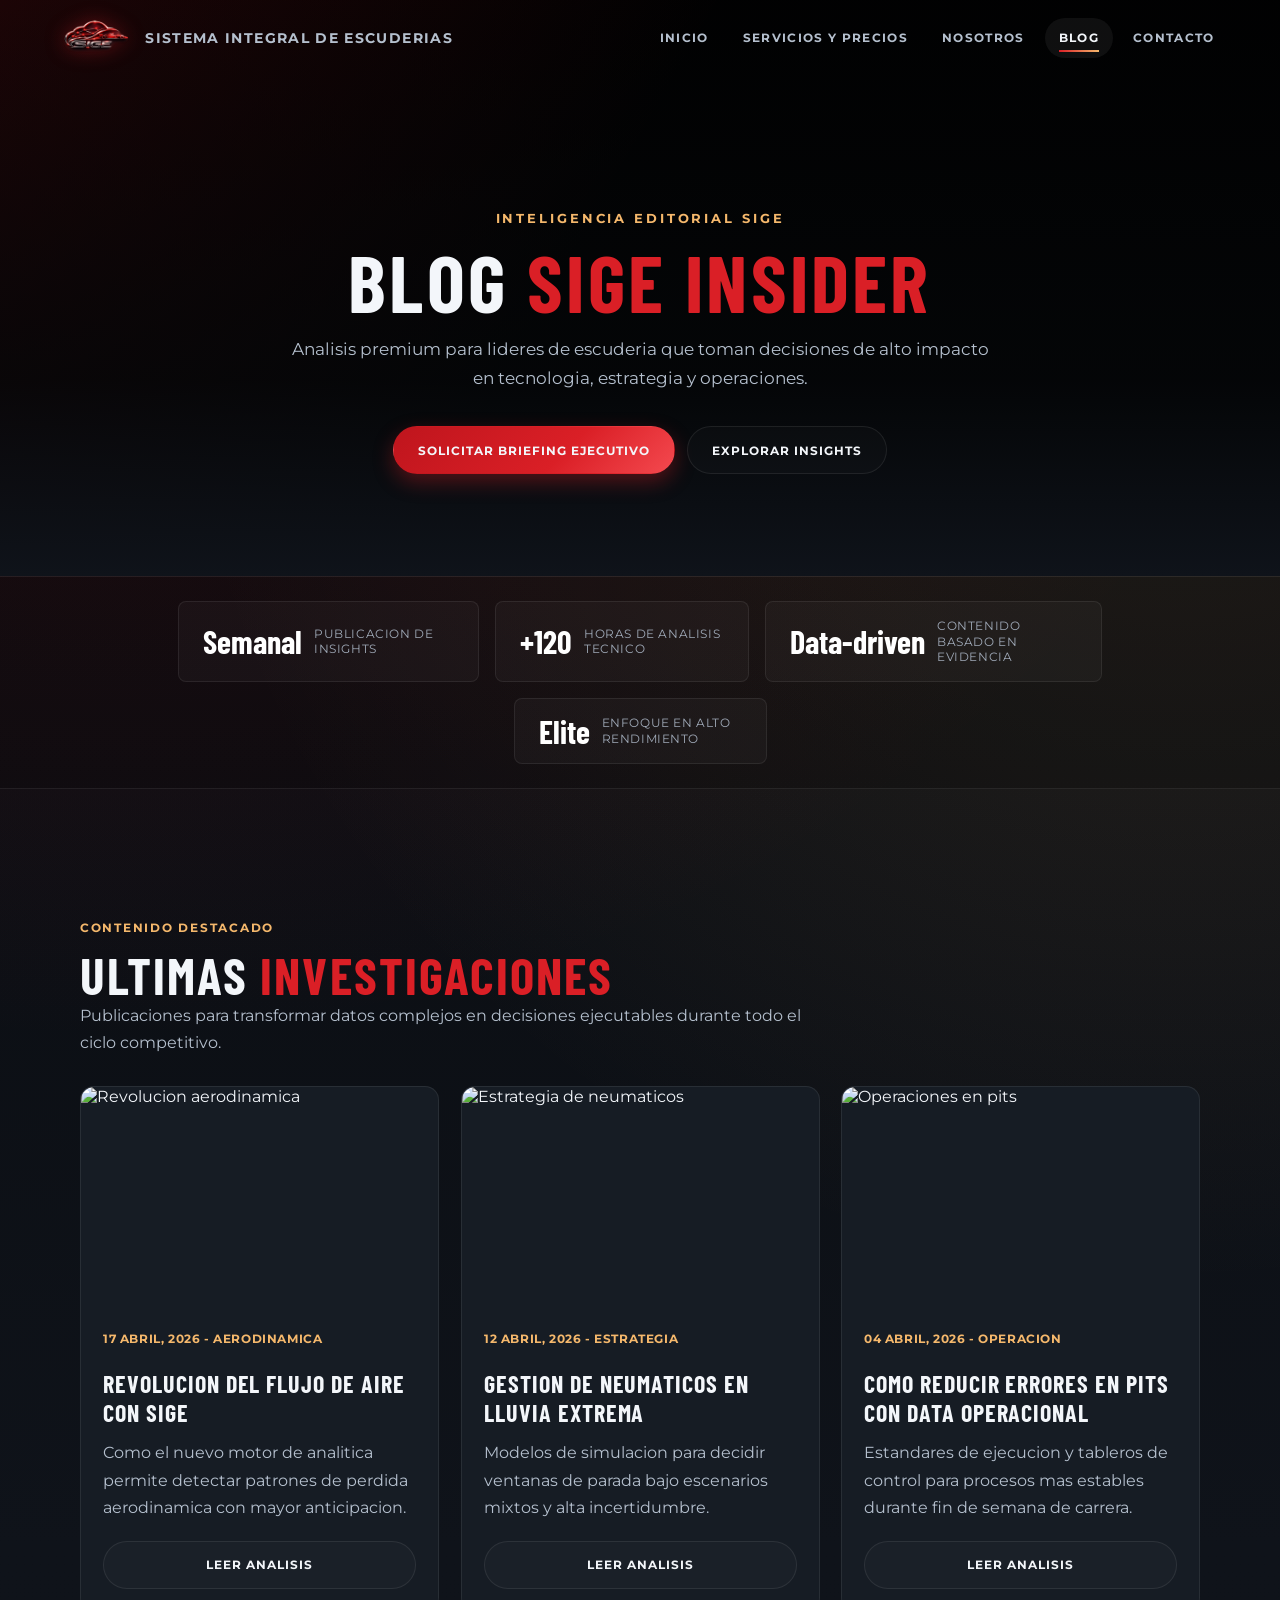
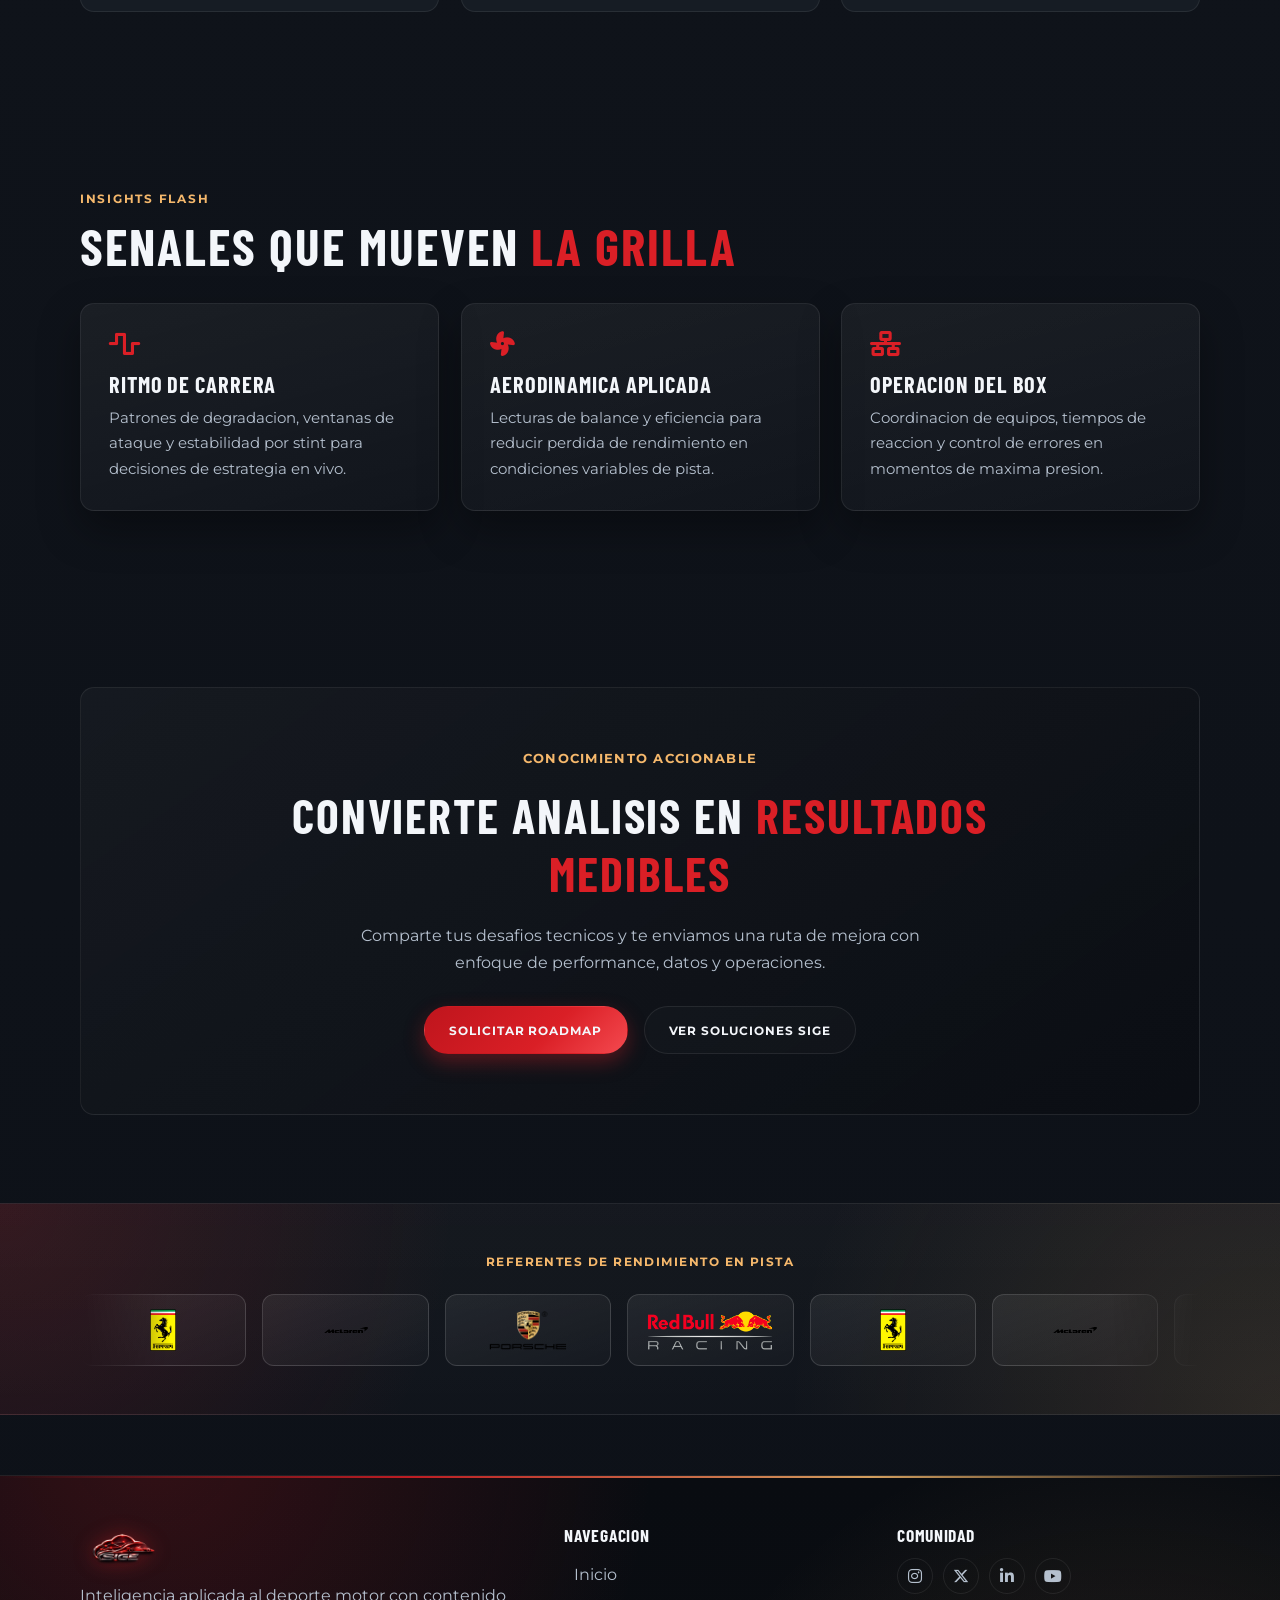
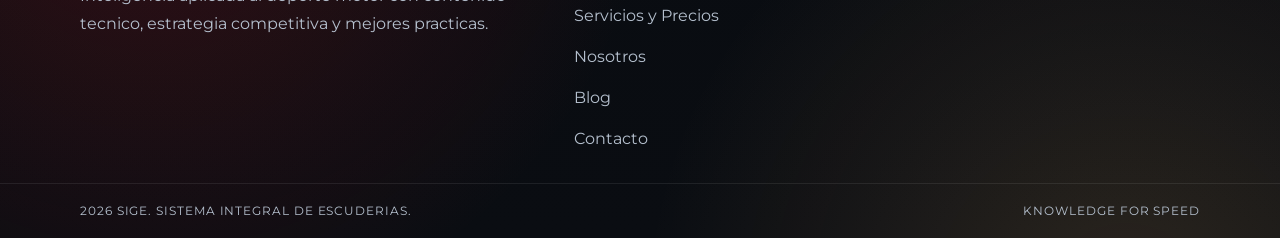
==== commit 114dc5f4: "fix en distintos textos sin su css correspondiente y se agregan imagenes con coerencia en blogs" ====
--- a/blog.html
+++ b/blog.html
@@ -65,7 +65,7 @@
 
         <div class="blog-grid">
           <article class="post-card fade-in">
-            <img src="https://s3.elespanol.com/2025/02/23/deportes/motor/f1/926417637_253358765_1024x576.jpg" alt="Revolucion aerodinamica" loading="lazy">
+            <img src="https://scontent-scl3-1.xx.fbcdn.net/v/t39.30808-6/487418934_1078796587608290_3741397838873128078_n.jpg?_nc_cat=101&ccb=1-7&_nc_sid=e06c5d&_nc_ohc=b1mN_HoRl-QQ7kNvwENkDhy&_nc_oc=AdqGzEWmcinf6IUwTaOKdUoiyKAzVmtppTa-QDgwKznI5rVuxGzjvG5iGWxY5kzM5i5wJLo6KDG08SWFAamD3kvz&_nc_zt=23&_nc_ht=scontent-scl3-1.xx&_nc_gid=jiCtBquhbI0Q3qmVC6f6Zw&_nc_ss=7a389&oh=00_Af3KHbWAaf9MIQOBqxLF88FE0t0wQSqmj1MJlXQivrD95g&oe=69E8E3F2" alt="Revolucion aerodinamica" loading="lazy">
             <div class="post-content">
               <p class="post-date">17 Abril, 2026 - Aerodinamica</p>
               <h3>Revolucion del flujo de aire con SIGE</h3>
@@ -85,7 +85,7 @@
           </article>
 
           <article class="post-card fade-in">
-            <img src="https://images.unsplash.com/photo-1577495508048-b635879837f1?q=80&w=800&auto=format&fit=crop" alt="Operaciones en pits" loading="lazy">
+            <img src="https://media.istockphoto.com/id/166272807/es/foto/racing-equipo-de-trabajo-en-equipo-del-box.jpg?s=612x612&w=0&k=20&c=LgRCU0283Ayzx4uaEqvFbBfPZZnVAwC3NV5xHBM8i34=" alt="Operaciones en pits" loading="lazy">
             <div class="post-content">
               <p class="post-date">04 Abril, 2026 - Operacion</p>
               <h3>Como reducir errores en pits con data operacional</h3>
--- a/css/styles.css
+++ b/css/styles.css
@@ -31,6 +31,7 @@
     overflow: hidden;
 }
 
+/* --- SPLASH SCREEN --- */
 .splash-screen {
     position: fixed;
     inset: 0;
@@ -83,37 +84,19 @@
 }
 
 @keyframes splashGlow {
-    0% {
-        box-shadow: 0 0 60px rgba(218, 31, 38, 1), inset 0 0 40px rgba(218, 31, 38, 0.5);
-        transform: scale(1);
-    }
-    100% {
-        box-shadow: 0 0 20px rgba(218, 31, 38, 0.3), inset 0 0 10px rgba(218, 31, 38, 0.1);
-        transform: scale(1.2);
-    }
+    0% { box-shadow: 0 0 60px rgba(218, 31, 38, 1), inset 0 0 40px rgba(218, 31, 38, 0.5); transform: scale(1); }
+    100% { box-shadow: 0 0 20px rgba(218, 31, 38, 0.3), inset 0 0 10px rgba(218, 31, 38, 0.1); transform: scale(1.2); }
 }
 
 @keyframes splashZoom {
-    0% {
-        transform: scale(0.8);
-        opacity: 0.8;
-    }
-    100% {
-        transform: scale(1);
-        opacity: 1;
-    }
+    0% { transform: scale(0.8); opacity: 0.8; }
+    100% { transform: scale(1); opacity: 1; }
 }
 
 @keyframes splashPulse {
-    0% {
-        opacity: 1;
-    }
-    85% {
-        opacity: 1;
-    }
-    100% {
-        opacity: 0;
-    }
+    0% { opacity: 1; }
+    85% { opacity: 1; }
+    100% { opacity: 0; }
 }
 
 body {
@@ -141,10 +124,7 @@
     padding: 88px 0;
 }
 
-h1,
-h2,
-h3,
-h4 {
+h1, h2, h3, h4 {
     font-family: "Barlow Condensed", sans-serif;
     text-transform: uppercase;
     letter-spacing: 0.04em;
@@ -155,9 +135,7 @@
     line-height: 1.7;
 }
 
-.section-heading {
-    margin-bottom: 30px;
-}
+.section-heading { margin-bottom: 30px; }
 
 .eyebrow {
     display: inline-block;
@@ -174,13 +152,8 @@
     line-height: 1.05;
 }
 
-.section-title span {
-    color: var(--accent);
-}
-
-.section-intro {
-    max-width: 760px;
-}
+.section-title span { color: var(--accent); }
+.section-intro { max-width: 760px; }
 
 .btn {
     display: inline-flex;
@@ -212,10 +185,9 @@
     box-shadow: 0 8px 20px rgba(218, 31, 38, 0.35);
 }
 
-.btn-solid:hover {
-    box-shadow: 0 12px 28px rgba(218, 31, 38, 0.48);
-}
-
+.btn-solid:hover { box-shadow: 0 12px 28px rgba(218, 31, 38, 0.48); }
+
+/* --- HEADER --- */
 .site-header {
     position: fixed;
     inset: 0 0 auto;
@@ -259,27 +231,8 @@
     transition: transform var(--transition), filter var(--transition);
 }
 
-.site-header .logo-container img {
-    height: 56px;
-}
-
-.page-home .site-header .logo-container img {
-    height: 62px;
-}
-
-.site-footer .logo-container {
-    padding: 8px 12px;
-    border-radius: 12px;
-    border: 1px solid rgba(245, 184, 108, 0.2);
-    background: linear-gradient(160deg, rgba(255, 255, 255, 0.03), rgba(218, 31, 38, 0.08));
-    display: inline-flex;
-}
-
-.site-footer .logo-container img {
-    height: 64px;
-    filter: drop-shadow(0 0 12px rgba(218, 31, 38, 0.42));
-    display: block;
-}
+.site-header .logo-container img { height: 56px; }
+.page-home .site-header .logo-container img { height: 62px; }
 
 .logo-container:hover img {
     transform: translateZ(0) scale(1.03);
@@ -337,9 +290,7 @@
 }
 
 .main-nav a:hover::after,
-.main-nav a.active::after {
-    transform: scaleX(1);
-}
+.main-nav a.active::after { transform: scaleX(1); }
 
 .nav-toggle {
     display: none;
@@ -352,6 +303,7 @@
     cursor: pointer;
 }
 
+/* --- SECCIÓN HERO --- */
 .hero {
     position: relative;
     min-height: 64vh;
@@ -361,26 +313,27 @@
     padding-top: calc(var(--header-height) + 30px);
     background-size: cover;
     background-position: center;
+    background-color: #000;
+    overflow: hidden;
 }
 
 .hero-home {
     min-height: 100vh;
 }
 
-.page-home .hero {
-    background-image: url("../assets/img/Autof1Inicio.jpg");
-}
-
-.page-servicios .hero {
-    background-image: url("https://images.unsplash.com/photo-1505504852924-ac6b4d3c40f5?q=80&w=1920&auto=format&fit=crop");
-}
-
-.page-nosotros .hero,
-.page-blog .hero,
-.page-contacto .hero {
-    background-image: url("https://images.unsplash.com/photo-1541348263662-e06836264b98?q=80&w=1920&auto=format&fit=crop");
-}
-
+/* Video Background */
+.hero-video {
+    position: absolute;
+    top: 50%;
+    left: 50%;
+    width: 100%;
+    height: 100%;
+    object-fit: cover;
+    transform: translate(-50%, -50%);
+    z-index: 0;
+}
+
+/* Degradado sobre el video o imagen */
 .hero::before {
     content: "";
     position: absolute;
@@ -388,11 +341,12 @@
     background:
         linear-gradient(to bottom, rgba(4, 5, 7, 0.22) 0%, rgba(5, 7, 9, 0.78) 66%, var(--bg-1) 100%),
         linear-gradient(120deg, rgba(218, 31, 38, 0.16) 0%, transparent 45%);
+    z-index: 1;
 }
 
 .hero-content {
     position: relative;
-    z-index: 1;
+    z-index: 2;
     width: min(940px, 90%);
 }
 
@@ -402,9 +356,7 @@
     margin-bottom: 16px;
 }
 
-.hero-title span {
-    color: var(--accent);
-}
+.hero-title span { color: var(--accent); }
 
 .hero-subtitle {
     margin-bottom: 14px;
@@ -428,6 +380,12 @@
     gap: 12px;
 }
 
+.page-servicios .hero { background-image: url("https://images.unsplash.com/photo-1505504852924-ac6b4d3c40f5?q=80&w=1920&auto=format&fit=crop"); }
+.page-nosotros .hero,
+.page-blog .hero,
+.page-contacto .hero { background-image: url("https://images.unsplash.com/photo-1541348263662-e06836264b98?q=80&w=1920&auto=format&fit=crop"); }
+
+/* --- COMPONENTES GLOBALES --- */
 .content-grid {
     display: grid;
     gap: 22px;
@@ -451,269 +409,107 @@
     box-shadow: 0 20px 40px rgba(218, 31, 38, 0.2);
 }
 
-.card i {
-    color: var(--accent);
-    font-size: 1.55rem;
-    margin-bottom: 14px;
-}
-
-.card h3 {
-    font-size: 1.4rem;
-    margin-bottom: 8px;
-}
-
-.card p {
-    font-size: 0.94rem;
-}
-
+.card i { color: var(--accent); font-size: 1.55rem; margin-bottom: 14px; }
+.card h3 { font-size: 1.4rem; margin-bottom: 8px; }
+.card p { font-size: 0.94rem; }
+
+/* =========================================================
+   NUEVO: ESTILOS PARA LOS CUADROS DE MÉTRICAS (KPI & CHIPS)
+   Basado en la referencia de los cuadros oscuros F1
+   ========================================================= */
+
+/* 1. Para las franjas debajo del Hero (Ej: +42% Decision rapida) */
+.premium-strip {
+    background-color: rgba(0, 0, 0, 0.2);
+    border-top: 1px solid var(--line);
+    border-bottom: 1px solid var(--line);
+    padding: 24px 0;
+    margin-bottom: 40px;
+}
+
+.premium-metrics {
+    display: flex;
+    flex-wrap: wrap;
+    gap: 16px;
+    justify-content: center;
+}
+
+.metric-chip {
+    display: flex;
+    align-items: center;
+    gap: 12px;
+    background: rgba(255, 255, 255, 0.03); /* Fondo oscuro elegante */
+    border: 1px solid rgba(255, 255, 255, 0.08); /* Borde sutil */
+    padding: 16px 24px;
+    border-radius: 8px; /* Bordes un poco redondeados */
+    transition: transform var(--transition), border-color var(--transition);
+}
+
+.metric-chip:hover {
+    border-color: rgba(255, 255, 255, 0.2);
+    transform: translateY(-2px);
+}
+
+.metric-chip strong {
+    font-family: "Barlow Condensed", sans-serif;
+    font-size: 2rem;
+    color: #fff;
+    line-height: 1;
+}
+
+.metric-chip span {
+    font-size: 0.75rem;
+    color: #a0aab8;
+    text-transform: uppercase;
+    letter-spacing: 0.05em;
+    max-width: 140px;
+    line-height: 1.3;
+}
+
+/* 2. Para los KPIs dentro de las tarjetas (Ej: Full-Stack / Especialidad) */
 .kpi-strip {
     display: grid;
     gap: 12px;
-    grid-template-columns: repeat(auto-fit, minmax(170px, 1fr));
+    grid-template-columns: repeat(auto-fit, minmax(130px, 1fr));
     margin-top: 26px;
 }
 
 .kpi {
-    background: rgba(245, 184, 108, 0.06);
-    border: 1px solid rgba(245, 184, 108, 0.2);
-    border-radius: 10px;
+    background: rgba(255, 255, 255, 0.03); /* Fondo oscuro F1 */
+    border: 1px solid rgba(255, 255, 255, 0.08); /* Borde sutil */
+    border-radius: 8px;
     text-align: center;
-    padding: 16px;
-}
-
-.kpi strong {
-    display: block;
-    font-family: "Barlow Condensed", sans-serif;
-    font-size: 2rem;
-    color: var(--text);
-}
-
-.kpi span {
-    text-transform: uppercase;
-    letter-spacing: 0.08em;
-    font-size: 0.72rem;
-    color: var(--text-soft);
-}
-
-.team-layout {
-    display: grid;
-    gap: 22px;
-    grid-template-columns: minmax(270px, 360px) minmax(280px, 1fr);
-}
-
-.team-layout + .team-layout {
-    margin-top: 24px;
-}
-
-.team-photo {
-    border-radius: var(--radius);
-    overflow: hidden;
-    border: 1px solid var(--line);
-    min-height: 420px;
-}
-
-.team-photo img {
-    width: 100%;
-    height: 100%;
-    object-fit: cover;
-}
-
-.team-role {
-    color: var(--accent-alt);
-    text-transform: uppercase;
-    letter-spacing: 0.11em;
-    font-size: 0.78rem;
-    font-weight: 700;
-}
-
-.team-name {
-    font-size: 2.2rem;
-    margin: 8px 0 14px;
-}
-
-.service-list {
-    display: grid;
-    gap: 20px;
-    grid-template-columns: repeat(auto-fit, minmax(240px, 1fr));
-}
-
-.pricing-grid {
-    margin-top: 24px;
-    display: grid;
-    gap: 24px;
-    grid-template-columns: repeat(auto-fit, minmax(255px, 1fr));
-}
-
-.pricing-card {
-    position: relative;
-    padding: 30px 26px;
-    border-radius: var(--radius);
-    border: 1px solid var(--line);
-    background: linear-gradient(165deg, #141a22 0%, #10151d 100%);
+    padding: 18px 12px;
     display: flex;
     flex-direction: column;
-    gap: 18px;
-    box-shadow: var(--shadow);
-}
-
-.pricing-card.popular {
-    border-color: rgba(218, 31, 38, 0.45);
-    background:
-        linear-gradient(180deg, rgba(218, 31, 38, 0.16) 0%, rgba(20, 26, 34, 1) 30%),
-        linear-gradient(165deg, #141a22 0%, #10151d 100%);
-}
-
-.pricing-tag {
-    position: absolute;
-    top: -12px;
-    left: 22px;
-    padding: 5px 12px;
-    font-size: 0.66rem;
-    text-transform: uppercase;
-    letter-spacing: 0.1em;
-    font-weight: 700;
-    border-radius: 999px;
-    background: var(--accent);
-}
-
-.pricing-card h3 {
-    font-size: 1.8rem;
-}
-
-.price {
-    font-family: "Barlow Condensed", sans-serif;
-    font-size: 2.6rem;
+    justify-content: center;
+    transition: border-color var(--transition), background var(--transition);
+}
+
+.kpi:hover {
+    background: rgba(255, 255, 255, 0.05);
+    border-color: rgba(255, 255, 255, 0.15);
+}
+
+.kpi strong { 
+    display: block; 
+    font-family: "Barlow Condensed", sans-serif; 
+    font-size: 1.8rem; /* Titulo principal blanco */
+    color: #ffffff; 
+    font-weight: 800;
+    margin-bottom: 6px;
     line-height: 1;
 }
 
-.price span {
-    font-size: 0.78rem;
-    letter-spacing: 0.1em;
-    text-transform: uppercase;
-    color: var(--text-soft);
-    margin-left: 8px;
-}
-
-.pricing-features {
-    list-style: none;
-    display: grid;
-    gap: 10px;
-}
-
-.pricing-features li {
-    color: var(--text-soft);
-    font-size: 0.9rem;
-    display: flex;
-    gap: 8px;
-}
-
-.pricing-features i {
-    color: var(--accent-alt);
-    margin-top: 2px;
-}
-
-.contact-grid {
-    display: grid;
-    gap: 24px;
-    grid-template-columns: minmax(240px, 380px) minmax(280px, 1fr);
-}
-
-.contact-list {
-    list-style: none;
-    display: grid;
-    gap: 14px;
-    margin-top: 24px;
-}
-
-.contact-list li {
-    display: flex;
-    gap: 10px;
-    align-items: flex-start;
-    color: var(--text-soft);
-}
-
-.contact-list i {
-    color: var(--accent-alt);
-    margin-top: 2px;
-}
-
-.form-card {
-    border-radius: var(--radius);
-    border: 1px solid var(--line);
-    background: rgba(255, 255, 255, 0.02);
-    padding: 24px;
-}
-
-label {
-    display: block;
-    margin-bottom: 6px;
-    font-size: 0.75rem;
-    text-transform: uppercase;
-    letter-spacing: 0.1em;
-    color: var(--text-soft);
+.kpi span { 
+    text-transform: uppercase; 
+    letter-spacing: 0.08em; 
+    font-size: 0.7rem; /* Subtitulo gris pequeño */
+    color: #8c96a5; 
     font-weight: 600;
 }
 
-input,
-textarea {
-    width: 100%;
-    margin-bottom: 14px;
-    padding: 13px 14px;
-    border: 1px solid var(--line);
-    border-radius: 10px;
-    background: #0f141c;
-    color: var(--text);
-    font: inherit;
-}
-
-input:focus,
-textarea:focus {
-    border-color: rgba(245, 184, 108, 0.45);
-    outline: none;
-}
-
-.blog-grid {
-    display: grid;
-    gap: 22px;
-    grid-template-columns: repeat(auto-fit, minmax(280px, 1fr));
-}
-
-.post-card {
-    border-radius: var(--radius);
-    overflow: hidden;
-    background: var(--surface);
-    border: 1px solid var(--line);
-    transition: var(--transition);
-}
-
-.post-card:hover {
-    transform: translateY(-6px);
-    border-color: rgba(245, 184, 108, 0.3);
-}
-
-.post-card img {
-    width: 100%;
-    height: 220px;
-    object-fit: cover;
-}
-
-.post-content {
-    padding: 22px;
-}
-
-.post-date {
-    color: var(--accent-alt);
-    font-size: 0.72rem;
-    letter-spacing: 0.12em;
-    text-transform: uppercase;
-    font-weight: 700;
-}
-
-.post-content h3 {
-    margin: 10px 0;
-    font-size: 1.5rem;
-}
-
+/* --- SPONSORS (Carrusel original) --- */
 .sponsors {
     border-top: 1px solid var(--line);
     border-bottom: 1px solid var(--line);
@@ -723,10 +519,7 @@
         linear-gradient(180deg, rgba(255, 255, 255, 0.03), rgba(255, 255, 255, 0.01));
 }
 
-.sponsors .container {
-    padding: 48px 0;
-}
-
+.sponsors .container { padding: 48px 0; }
 .sponsors-heading {
     text-align: center;
     text-transform: uppercase;
@@ -775,139 +568,156 @@
     filter: saturate(1.02) contrast(1.04);
 }
 
-.sponsor-logo:hover {
-    transform: translateY(-3px);
-    border-color: rgba(245, 184, 108, 0.45);
-    box-shadow: 0 14px 22px rgba(0, 0, 0, 0.26);
-}
-
-.sponsor-carousel:hover .sponsor-track {
-    animation-play-state: paused;
-}
+.sponsor-logo:hover { transform: translateY(-3px); border-color: rgba(245, 184, 108, 0.45); box-shadow: 0 14px 22px rgba(0, 0, 0, 0.26); }
+.sponsor-carousel:hover .sponsor-track { animation-play-state: paused; }
 
 @keyframes sponsorScrollRight {
-    from {
-        transform: translateX(-50%);
-    }
-    to {
-        transform: translateX(0);
-    }
-}
-
-.premium-strip {
+    from { transform: translateX(-50%); }
+    to { transform: translateX(0); }
+}
+
+/* --- PARTNERS SECTION: ESTILO F1 SLICK --- */
+.partners-section {
+    background-color: var(--bg-1);
+    padding: 100px 0;
     border-top: 1px solid var(--line);
-    border-bottom: 1px solid var(--line);
-    background:
-        linear-gradient(90deg, rgba(218, 31, 38, 0.12) 0%, transparent 34%, transparent 66%, rgba(245, 184, 108, 0.12) 100%),
-        rgba(255, 255, 255, 0.02);
-}
-
-.premium-strip .container {
-    padding: 30px 0;
-}
-
-.premium-metrics {
-    display: grid;
-    gap: 14px;
-    grid-template-columns: repeat(auto-fit, minmax(180px, 1fr));
-}
-
-.metric-chip {
-    border: 1px solid rgba(255, 255, 255, 0.12);
-    border-radius: 12px;
-    padding: 14px 16px;
-    text-align: center;
-    background: linear-gradient(160deg, rgba(255, 255, 255, 0.06), rgba(255, 255, 255, 0.02));
-}
-
-.metric-chip strong {
-    display: block;
-    color: var(--text);
-    font-family: "Barlow Condensed", sans-serif;
-    font-size: 2rem;
-    line-height: 1;
-    margin-bottom: 6px;
-}
-
-.metric-chip span {
-    color: var(--text-soft);
-    text-transform: uppercase;
-    letter-spacing: 0.09em;
-    font-size: 0.68rem;
-    font-weight: 700;
-}
-
-.section-cta {
-    padding: 80px 0;
-}
-
-.cta-panel {
-    border-radius: 16px;
-    border: 1px solid rgba(245, 184, 108, 0.28);
-    background:
-        radial-gradient(circle at 10% 0%, rgba(218, 31, 38, 0.2), transparent 40%),
-        radial-gradient(circle at 92% 100%, rgba(245, 184, 108, 0.16), transparent 46%),
-        linear-gradient(165deg, rgba(17, 22, 29, 0.95), rgba(11, 14, 19, 0.96));
-    box-shadow: 0 20px 46px rgba(0, 0, 0, 0.34);
-    padding: 34px;
-    text-align: center;
-}
-
-.cta-kicker {
-    color: var(--accent-alt);
-    text-transform: uppercase;
-    letter-spacing: 0.16em;
-    font-size: 0.7rem;
-    font-weight: 700;
-    margin-bottom: 10px;
-}
-
-.cta-title {
-    font-size: clamp(2rem, 4.5vw, 3rem);
-    margin-bottom: 12px;
-}
-
-.cta-title span {
+}
+
+.partners-grid {
+    display: flex;
+    flex-direction: column;
+    gap: 80px;
+    align-items: center;
+    width: 100%;
+}
+
+.partner-row {
+    display: flex;
+    flex-wrap: wrap;
+    justify-content: center;
+    align-items: center;
+    width: 100%;
+}
+
+.title-logo-wrapper {
+    display: flex;
+    align-items: center;
+    justify-content: center;
+    gap: 30px;
+    width: 100%;
+    padding: 20px 0;
+}
+
+.logo-box {
+    display: flex;
+    align-items: center;
+    justify-content: center;
+}
+
+.main-logo-f1 {
+    width: 260px !important;
+    height: auto !important;
+    object-fit: contain;
+    filter: drop-shadow(0 0 15px rgba(218, 31, 38, 0.4));
+}
+
+.partner-logo-title {
+    width: 150px !important;
+    height: auto !important;
+    object-fit: contain;
+}
+
+.divider {
+    font-size: 3.5rem;
+    font-weight: 100;
     color: var(--accent);
-}
-
-.cta-desc {
-    max-width: 760px;
-    margin: 0 auto 22px;
-}
-
-.cta-actions {
-    display: flex;
-    justify-content: center;
-    gap: 12px;
-    flex-wrap: wrap;
-}
-
-.premium-list {
-    list-style: none;
-    display: grid;
-    gap: 10px;
-    margin-top: 18px;
-}
-
-.premium-list li {
-    display: flex;
-    gap: 10px;
-    align-items: flex-start;
-    color: var(--text-soft);
-}
-
-.premium-list i {
-    color: var(--accent-alt);
-    margin-top: 3px;
-}
-
-.post-card .btn,
-.pricing-card .btn,
-.contact-grid .btn {
-    width: fit-content;
-}
-
+    opacity: 0.5;
+    margin: 0 10px;
+}
+
+.premium-partners { gap: 60px; }
+.technical-partners { gap: 40px; }
+
+.partner-card, .partner-card-mini {
+    display: flex;
+    justify-content: center;
+    align-items: center;
+    background: transparent;
+    border: none;
+    padding: 0;
+    border-radius: 0;
+    width: auto;
+    height: auto;
+    cursor: pointer;
+    transition: var(--transition);
+}
+
+.partner-card img {
+    max-height: 55px;
+    max-width: 160px;
+    object-fit: contain;
+    transition: var(--transition);
+}
+
+.partner-card-mini img {
+    max-height: 35px;
+    max-width: 120px;
+    object-fit: contain;
+    transition: var(--transition);
+}
+
+.partner-card:hover img, 
+.partner-card-mini:hover img {
+    filter: drop-shadow(0 0 10px rgba(218, 31, 38, 0.4));
+    transform: scale(1.04);
+}
+
+/* --- SECCIONES VARIAS (Team, Contacto, Blog) --- */
+.team-layout { display: grid; gap: 22px; grid-template-columns: minmax(270px, 360px) minmax(280px, 1fr); }
+.team-layout + .team-layout { margin-top: 24px; }
+.team-photo { border-radius: var(--radius); overflow: hidden; border: 1px solid var(--line); min-height: 420px; }
+.team-photo img { width: 100%; height: 100%; object-fit: cover; }
+.team-role { color: var(--accent-alt); text-transform: uppercase; letter-spacing: 0.11em; font-size: 0.78rem; font-weight: 700; }
+.team-name { font-size: 2.2rem; margin: 8px 0 14px; }
+
+/* Listas de servicios en columnas */
+.service-list { display: grid; gap: 22px; grid-template-columns: repeat(auto-fit, minmax(280px, 1fr)); }
+
+.pricing-grid { margin-top: 24px; display: grid; gap: 24px; grid-template-columns: repeat(auto-fit, minmax(255px, 1fr)); }
+.pricing-card { position: relative; padding: 30px 26px; border-radius: var(--radius); border: 1px solid var(--line); background: linear-gradient(165deg, #141a22 0%, #10151d 100%); display: flex; flex-direction: column; gap: 18px; box-shadow: var(--shadow); }
+.pricing-card.popular { border-color: rgba(218, 31, 38, 0.45); background: linear-gradient(180deg, rgba(218, 31, 38, 0.16) 0%, rgba(20, 26, 34, 1) 30%), linear-gradient(165deg, #141a22 0%, #10151d 100%); }
+.pricing-tag { position: absolute; top: -12px; left: 22px; padding: 5px 12px; font-size: 0.66rem; text-transform: uppercase; letter-spacing: 0.1em; font-weight: 700; border-radius: 999px; background: var(--accent); }
+.price { font-family: "Barlow Condensed", sans-serif; font-size: 2.6rem; line-height: 1; }
+.pricing-features { list-style: none; display: grid; gap: 12px; font-size: 0.9rem; margin-bottom: 10px; color: var(--text-soft); }
+.pricing-features i { color: var(--accent); margin-right: 8px; }
+
+.contact-grid { display: grid; gap: 24px; grid-template-columns: minmax(240px, 380px) minmax(280px, 1fr); }
+.contact-list, .premium-list { list-style: none; display: grid; gap: 16px; margin-top: 20px; color: var(--text-soft); }
+.contact-list i, .premium-list i { color: var(--accent); margin-right: 12px; width: 20px; text-align: center; }
+
+.form-card { border-radius: var(--radius); border: 1px solid var(--line); background: rgba(255, 255, 255, 0.02); padding: 30px; display: flex; flex-direction: column; }
+.form-card label { font-size: 0.8rem; font-weight: 600; text-transform: uppercase; letter-spacing: 0.05em; color: var(--text-soft); margin-bottom: 8px; }
+input, textarea { width: 100%; margin-bottom: 20px; padding: 14px; border: 1px solid var(--line); border-radius: 8px; background: #0f141c; color: var(--text); font: inherit; transition: border-color var(--transition); }
+input:focus, textarea:focus { outline: none; border-color: rgba(218, 31, 38, 0.5); }
+
+.blog-grid { display: grid; gap: 22px; grid-template-columns: repeat(auto-fit, minmax(280px, 1fr)); }
+.post-card { border-radius: var(--radius); overflow: hidden; background: var(--surface); border: 1px solid var(--line); transition: var(--transition); display: flex; flex-direction: column; }
+.post-card:hover { transform: translateY(-6px); border-color: rgba(245, 184, 108, 0.3); }
+.post-card img { width: 100%; height: 220px; object-fit: cover; }
+.post-content { padding: 22px; display: flex; flex-direction: column; flex-grow: 1; }
+.post-date { font-size: 0.75rem; color: var(--accent-alt); text-transform: uppercase; letter-spacing: 0.05em; margin-bottom: 8px; font-weight: 700; }
+.post-content h3 { margin-bottom: 12px; font-size: 1.5rem; }
+.post-content p { margin-bottom: 20px; flex-grow: 1; }
+
+.section-cta { text-align: center; }
+.cta-panel { background: linear-gradient(145deg, rgba(255,255,255,0.03) 0%, rgba(0,0,0,0.2) 100%); border: 1px solid var(--line); padding: 60px 40px; border-radius: var(--radius); }
+.cta-kicker { color: var(--accent-alt); font-weight: 700; text-transform: uppercase; letter-spacing: 0.1em; font-size: 0.8rem; margin-bottom: 16px; }
+.cta-title { font-size: clamp(2rem, 4vw, 3rem); margin-bottom: 20px; max-width: 800px; margin-left: auto; margin-right: auto; }
+.cta-title span { color: var(--accent); }
+.cta-desc { max-width: 600px; margin: 0 auto 30px; }
+.cta-actions { display: flex; justify-content: center; gap: 16px; flex-wrap: wrap; }
+
+/* --- FOOTER --- */
 .site-footer {
     position: relative;
     border-top: 1px solid var(--line);
@@ -928,210 +738,36 @@
     opacity: 0.85;
 }
 
-.footer-content {
-    padding: 48px 0 28px;
-    display: grid;
-    gap: 30px;
-    grid-template-columns: minmax(220px, 1.2fr) minmax(180px, 0.8fr) minmax(180px, 0.8fr);
-}
-
-.footer-content > div {
-    position: relative;
-    padding: 18px;
-    border-radius: 14px;
-    border: 1px solid rgba(255, 255, 255, 0.06);
-    background: linear-gradient(160deg, rgba(255, 255, 255, 0.03), rgba(255, 255, 255, 0.015));
-    transition: transform var(--transition), border-color var(--transition), box-shadow var(--transition);
-}
-
-.footer-content > div:hover {
-    transform: translateY(-4px);
-    border-color: rgba(245, 184, 108, 0.26);
-    box-shadow: 0 16px 30px rgba(0, 0, 0, 0.28);
-}
-
-.footer-title {
-    font-size: 1.1rem;
-    margin-bottom: 12px;
-}
-
-.footer-links {
-    list-style: none;
-    display: grid;
-    gap: 8px;
-}
-
-.footer-links a {
-    position: relative;
-    display: inline-flex;
-    align-items: center;
-    gap: 8px;
-    padding: 7px 10px;
-    border-radius: 10px;
-    color: var(--text-soft);
-    text-decoration: none;
-    transition: color var(--transition), transform var(--transition), background var(--transition);
-}
-
-.footer-links a::before {
-    content: "";
-    width: 0;
-    height: 1px;
-    background: linear-gradient(90deg, var(--accent), var(--accent-alt));
-    transition: width var(--transition);
-}
-
-.footer-links a:hover {
-    color: var(--text);
-    background: rgba(255, 255, 255, 0.04);
-    transform: translateX(4px);
-}
-
-.footer-links a:hover::before,
-.footer-links a:focus-visible::before {
-    width: 16px;
-}
-
-.footer-links a:focus-visible {
-    outline: 1px solid rgba(245, 184, 108, 0.45);
-    outline-offset: 2px;
-}
-
-.social-icons {
-    display: flex;
-    gap: 10px;
-}
-
-.social-icons a {
-    width: 36px;
-    height: 36px;
-    border-radius: 50%;
-    border: 1px solid var(--line);
-    display: inline-flex;
-    align-items: center;
-    justify-content: center;
-    color: var(--text-soft);
-    text-decoration: none;
-    transition: var(--transition);
-}
-
-.social-icons a:hover {
-    color: var(--text);
-    border-color: rgba(245, 184, 108, 0.45);
-    transform: translateY(-4px) scale(1.06);
-    box-shadow: 0 10px 22px rgba(218, 31, 38, 0.28);
-}
-
-.footer-bottom {
-    border-top: 1px solid var(--line);
-}
-
-.footer-bottom .container {
-    min-height: 54px;
-    display: flex;
-    justify-content: space-between;
-    align-items: center;
-    gap: 8px;
-    font-size: 0.72rem;
-    text-transform: uppercase;
-    letter-spacing: 0.08em;
-    color: var(--text-soft);
-}
-
-.site-footer .logo-container {
-    animation: footerLogoPulse 3.6s ease-in-out infinite;
-    transform-origin: center;
-}
-
-@keyframes footerLogoPulse {
-    0% {
-        transform: scale(1);
-    }
-    50% {
-        transform: scale(1.02);
-    }
-    100% {
-        transform: scale(1);
-    }
-}
-
-.section-motion {
-    opacity: 0;
-    transform: translateY(26px) scale(0.995);
-    transition: opacity 0.85s ease, transform 0.85s ease;
-    transition-delay: var(--section-delay, 0ms);
-}
-
-.section-motion.visible {
-    opacity: 1;
-    transform: translateY(0) scale(1);
-}
-
-.page-home .hero-title span,
-.page-servicios .hero-title span,
-.page-nosotros .hero-title span,
-.page-blog .hero-title span,
-.page-contacto .hero-title span {
-    animation: titleAccentGlow 3.8s ease-in-out infinite;
-}
-
-@keyframes titleAccentGlow {
-    0% {
-        text-shadow: 0 0 0 rgba(218, 31, 38, 0);
-    }
-    50% {
-        text-shadow: 0 0 14px rgba(218, 31, 38, 0.45);
-    }
-    100% {
-        text-shadow: 0 0 0 rgba(218, 31, 38, 0);
-    }
-}
-
-.fade-in {
-    opacity: 0;
-    transform: translateY(18px);
-    transition: opacity 0.7s ease, transform 0.7s ease;
-    will-change: opacity, transform;
-    backface-visibility: hidden;
-}
-
-.fade-in.visible {
-    opacity: 1;
-    transform: translateZ(0) translateY(0);
-}
+.footer-content { padding: 48px 0 28px; display: grid; gap: 30px; grid-template-columns: minmax(220px, 1.2fr) minmax(180px, 0.8fr) minmax(180px, 0.8fr); }
+.footer-title { font-size: 1.1rem; margin-bottom: 12px; }
+.footer-links { list-style: none; display: grid; gap: 8px; }
+.footer-links a { position: relative; display: inline-flex; align-items: center; gap: 8px; padding: 7px 10px; border-radius: 10px; color: var(--text-soft); text-decoration: none; transition: color var(--transition), transform var(--transition), background var(--transition); }
+.footer-links a:hover { color: var(--text); background: rgba(255, 255, 255, 0.04); transform: translateX(4px); }
+
+.social-icons { display: flex; gap: 10px; }
+.social-icons a { width: 36px; height: 36px; border-radius: 50%; border: 1px solid var(--line); display: inline-flex; align-items: center; justify-content: center; color: var(--text-soft); text-decoration: none; transition: var(--transition); }
+.social-icons a:hover { color: var(--text); border-color: rgba(245, 184, 108, 0.45); transform: translateY(-4px) scale(1.06); box-shadow: 0 10px 22px rgba(218, 31, 38, 0.28); }
+
+.footer-bottom { border-top: 1px solid var(--line); }
+.footer-bottom .container { min-height: 54px; display: flex; justify-content: space-between; align-items: center; gap: 8px; font-size: 0.72rem; text-transform: uppercase; letter-spacing: 0.08em; color: var(--text-soft); }
+
+/* --- ANIMACIONES & RESPONSIVE --- */
+.section-motion { opacity: 0; transform: translateY(26px) scale(0.995); transition: opacity 0.85s ease, transform 0.85s ease; transition-delay: var(--section-delay, 0ms); }
+.section-motion.visible { opacity: 1; transform: translateY(0) scale(1); }
+
+.fade-in { opacity: 0; transform: translateY(18px); transition: opacity 0.7s ease, transform 0.7s ease; will-change: opacity, transform; backface-visibility: hidden; }
+.fade-in.visible { opacity: 1; transform: translateZ(0) translateY(0); }
 
 @media (max-width: 960px) {
-    .team-layout,
-    .contact-grid {
-        grid-template-columns: 1fr;
-    }
-
-    .footer-content {
-        grid-template-columns: 1fr 1fr;
-    }
+    .team-layout, .contact-grid { grid-template-columns: 1fr; }
+    .footer-content { grid-template-columns: 1fr 1fr; }
 }
 
 @media (max-width: 820px) {
-    .site-header {
-        contain: none;
-    }
-
-    .site-header-inner {
-        gap: 10px;
-    }
-
-    .logo-text {
-        display: none;
-    }
-
-    .nav-toggle {
-        display: inline-flex;
-        align-items: center;
-        justify-content: center;
-        flex-shrink: 0;
-        z-index: 1202;
-    }
-
+    .site-header { contain: none; }
+    .logo-text { display: none; }
+    .nav-toggle { display: inline-flex; align-items: center; justify-content: center; flex-shrink: 0; z-index: 1202; }
+    
     .main-nav {
         position: fixed;
         top: var(--header-height);
@@ -1141,7 +777,6 @@
         background: rgba(11, 14, 19, 0.96);
         backdrop-filter: blur(8px);
         border-left: 1px solid var(--line);
-        box-shadow: -20px 0 40px rgba(0, 0, 0, 0.45);
         transform: translateX(100%);
         opacity: 0;
         pointer-events: none;
@@ -1149,99 +784,30 @@
         padding: 20px;
         flex-direction: column;
         align-items: stretch;
-        gap: 10px;
         z-index: 1201;
     }
-
-    .main-nav a {
-        justify-content: flex-start;
-        min-height: 46px;
-        padding: 0 14px;
-    }
-
-    body.nav-open .main-nav,
-    body.page-home.nav-open .main-nav {
-        transform: translateX(0);
-        opacity: 1;
-        pointer-events: auto;
-    }
-
-    body.nav-open,
-    body.page-home.nav-open {
-        overflow: hidden;
-    }
+    
+    body.nav-open .main-nav { transform: translateX(0); opacity: 1; pointer-events: auto; }
+    body.nav-open { overflow: hidden; }
+}
+
+@media (max-width: 768px) {
+    .partners-grid { gap: 50px; }
+    .title-logo-wrapper { flex-direction: column; gap: 20px; }
+    .title-logo-wrapper .divider { display: none; }
+    .premium-partners, .technical-partners { gap: 30px; }
+    .main-logo-f1 { width: 190px !important; }
+    .partner-logo-title { width: 110px !important; }
+    .partner-card img { max-height: 40px; }
+    .partner-card-mini img { max-height: 28px; }
 }
 
 @media (max-width: 640px) {
-    .section {
-        padding: 72px 0;
-    }
-
-    .hero {
-        min-height: 58vh;
-    }
-
-    .hero-home {
-        min-height: 92vh;
-    }
-
-    .hero-desc {
-        font-size: 0.95rem;
-    }
-
-    .site-header .logo-container img,
-    .page-home .site-header .logo-container img {
-        height: 46px;
-    }
-
-    .site-footer .logo-container img {
-        height: 56px;
-    }
-
-    .splash-logo {
-        width: clamp(170px, 55vw, 260px);
-        height: clamp(170px, 55vw, 260px);
-    }
-
-    .premium-strip .container {
-        padding: 22px 0;
-    }
-
-    .sponsors .container {
-        padding: 36px 0;
-    }
-
-    .sponsor-track {
-        gap: 10px;
-    }
-
-    .sponsor-logo {
-        width: clamp(106px, 34vw, 132px);
-        min-height: 58px;
-        padding: 9px 10px;
-    }
-
-    .sponsor-logo img {
-        max-width: 92px;
-        max-height: 32px;
-    }
-
-    .metric-chip strong {
-        font-size: 1.7rem;
-    }
-
-    .cta-panel {
-        padding: 24px 18px;
-    }
-
-    .footer-content {
-        grid-template-columns: 1fr;
-    }
-
-    .footer-bottom .container {
-        min-height: auto;
-        padding: 14px 0;
-        text-align: center;
-        flex-direction: column;
-    }
-}
+    .section { padding: 72px 0; }
+    .hero { min-height: 58vh; }
+    .hero-home { min-height: 92vh; }
+    .sponsor-logo { width: clamp(106px, 34vw, 132px); min-height: 58px; padding: 9px 10px; }
+    .footer-content { grid-template-columns: 1fr; }
+    .footer-bottom .container { text-align: center; flex-direction: column; }
+    .metric-chip { width: 100%; justify-content: center; } /* Para que se vean bien en celular */
+}
